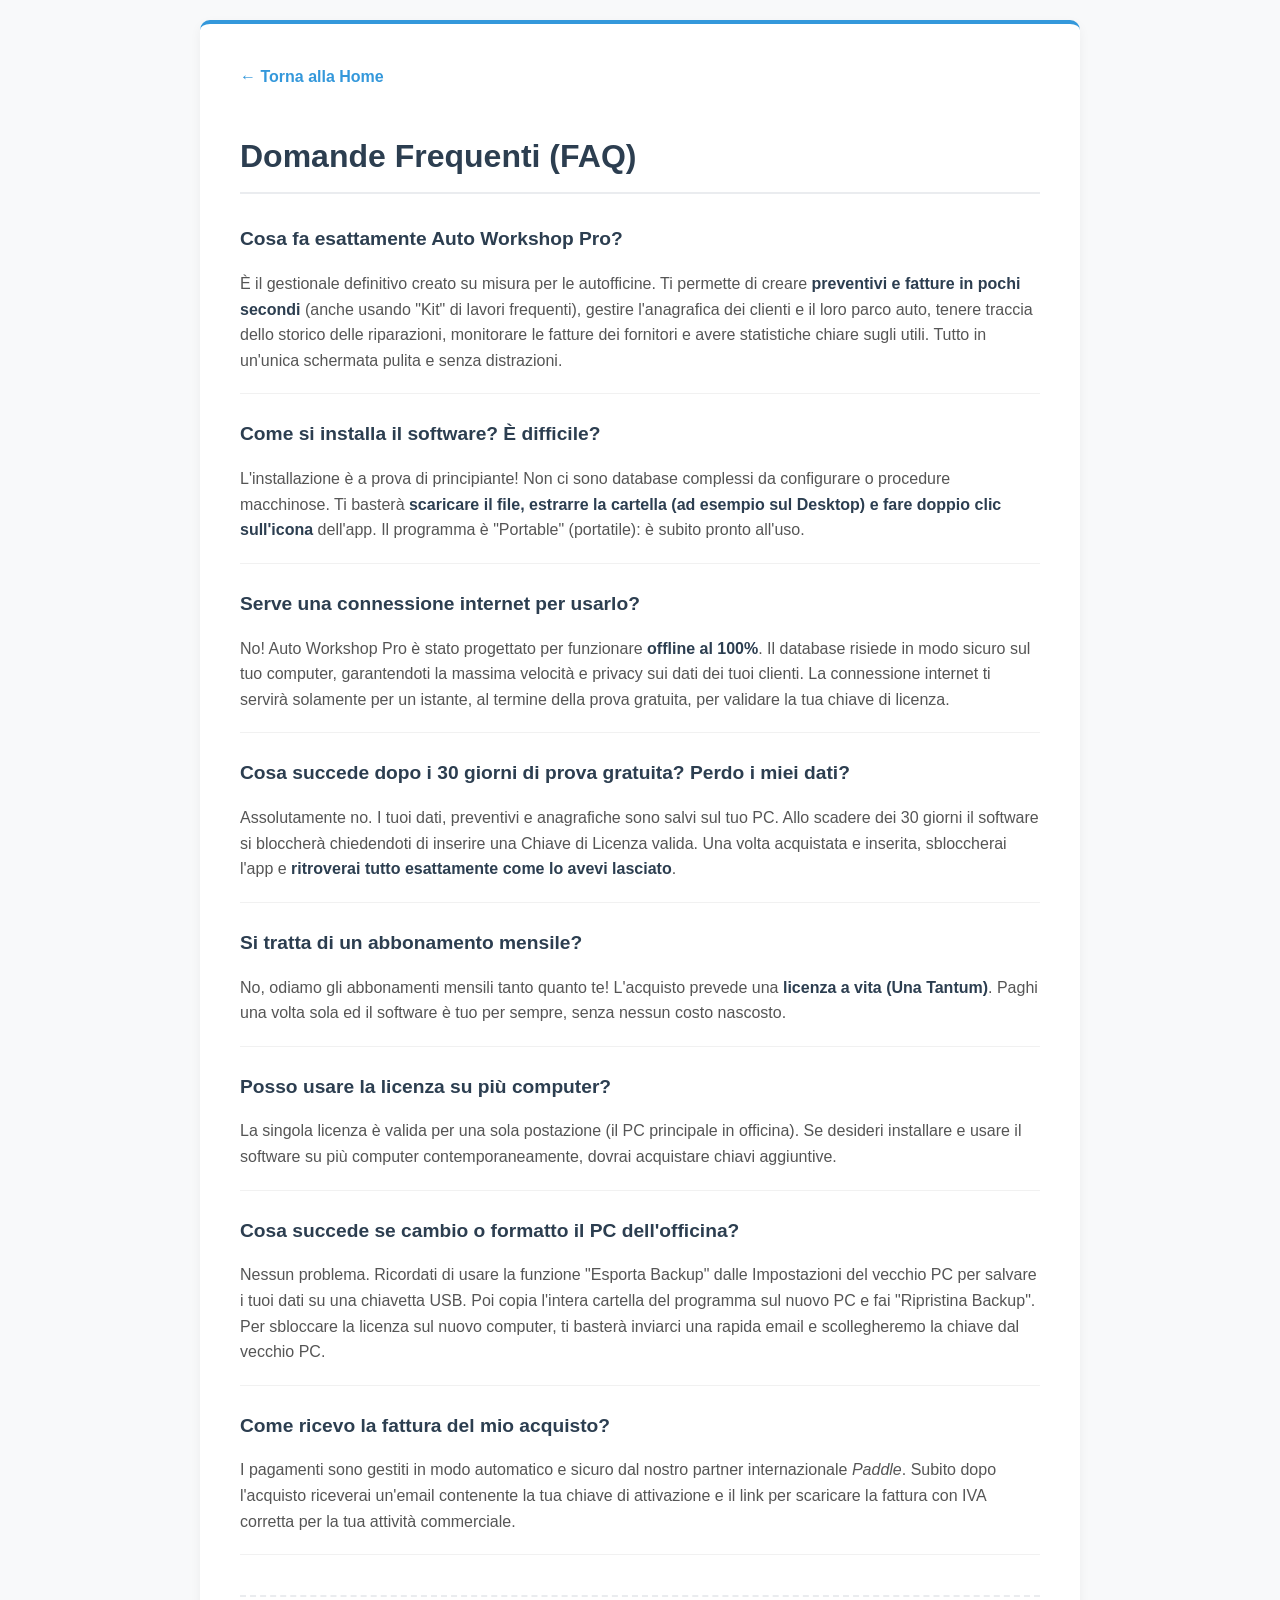
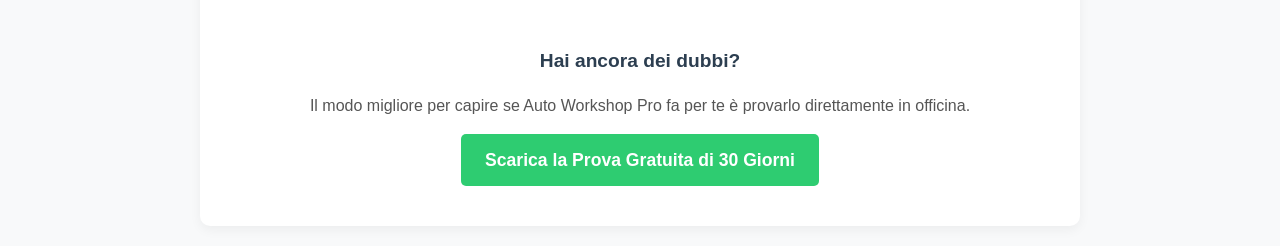
==== faq.html @ 2eeefd0a "Update faq.html" ====
<!DOCTYPE html>
<html lang="it">
<head>
    <meta charset="UTF-8">
    <meta name="viewport" content="width=device-width, initial-scale=1.0">
    <title>FAQ | Auto Workshop Pro</title>
    <style>
        body { font-family: -apple-system, BlinkMacSystemFont, "Segoe UI", Roboto, Helvetica, Arial, sans-serif; line-height: 1.6; background-color: #f8f9fa; color: #333; margin: 0; padding: 20px; }
        .container { max-width: 800px; margin: 0 auto; background-color: #fff; padding: 40px; border-radius: 10px; box-shadow: 0 4px 12px rgba(0,0,0,0.05); border-top: 4px solid #3498db; }
        h1 { color: #2c3e50; border-bottom: 2px solid #eaecef; padding-bottom: 10px; margin-bottom: 30px; }
        .faq-item { margin-bottom: 25px; border-bottom: 1px solid #f1f1f1; padding-bottom: 20px; }
        .faq-item:last-child { border-bottom: none; }
        h3 { color: #2c3e50; margin-bottom: 10px; font-size: 1.2rem; }
        p { color: #555; margin-bottom: 0; }
        a.back-link { display: inline-block; margin-bottom: 20px; color: #3498db; text-decoration: none; font-weight: bold; }
        a.back-link:hover { text-decoration: underline; }
        
        /* Stile per la Call to Action finale */
        .cta-section { margin-top: 40px; padding-top: 30px; border-top: 2px dashed #eaecef; text-align: center; }
        .cta-button { display: inline-block; background-color: #2ecc71; color: white; padding: 12px 24px; text-decoration: none; border-radius: 5px; font-weight: bold; font-size: 1.1rem; transition: background 0.3s; margin-top: 15px; }
        .cta-button:hover { background-color: #27ae60; }
        .highlight { font-weight: bold; color: #2c3e50; }
    </style>
</head>
<body>
    <div class="container">
        <a href="index.html" class="back-link">&larr; Torna alla Home</a>
        <h1>Domande Frequenti (FAQ)</h1>
        
        <div class="faq-item">
            <h3>Cosa fa esattamente Auto Workshop Pro?</h3>
            <p>È il gestionale definitivo creato su misura per le autofficine. Ti permette di creare <span class="highlight">preventivi e fatture in pochi secondi</span> (anche usando "Kit" di lavori frequenti), gestire l'anagrafica dei clienti e il loro parco auto, tenere traccia dello storico delle riparazioni, monitorare le fatture dei fornitori e avere statistiche chiare sugli utili. Tutto in un'unica schermata pulita e senza distrazioni.</p>
        </div>

        <div class="faq-item">
            <h3>Come si installa il software? È difficile?</h3>
            <p>L'installazione è a prova di principiante! Non ci sono database complessi da configurare o procedure macchinose. Ti basterà <span class="highlight">scaricare il file, estrarre la cartella (ad esempio sul Desktop) e fare doppio clic sull'icona</span> dell'app. Il programma è "Portable" (portatile): è subito pronto all'uso.</p>
        </div>

        <div class="faq-item">
            <h3>Serve una connessione internet per usarlo?</h3>
            <p>No! Auto Workshop Pro è stato progettato per funzionare <span class="highlight">offline al 100%</span>. Il database risiede in modo sicuro sul tuo computer, garantendoti la massima velocità e privacy sui dati dei tuoi clienti. La connessione internet ti servirà solamente per un istante, al termine della prova gratuita, per validare la tua chiave di licenza.</p>
        </div>

        <div class="faq-item">
            <h3>Cosa succede dopo i 30 giorni di prova gratuita? Perdo i miei dati?</h3>
            <p>Assolutamente no. I tuoi dati, preventivi e anagrafiche sono salvi sul tuo PC. Allo scadere dei 30 giorni il software si bloccherà chiedendoti di inserire una Chiave di Licenza valida. Una volta acquistata e inserita, sbloccherai l'app e <span class="highlight">ritroverai tutto esattamente come lo avevi lasciato</span>.</p>
        </div>

        <div class="faq-item">
            <h3>Si tratta di un abbonamento mensile?</h3>
            <p>No, odiamo gli abbonamenti mensili tanto quanto te! L'acquisto prevede una <span class="highlight">licenza a vita (Una Tantum)</span>. Paghi una volta sola ed il software è tuo per sempre, senza nessun costo nascosto.</p>
        </div>

        <div class="faq-item">
            <h3>Posso usare la licenza su più computer?</h3>
            <p>La singola licenza è valida per una sola postazione (il PC principale in officina). Se desideri installare e usare il software su più computer contemporaneamente, dovrai acquistare chiavi aggiuntive.</p>
        </div>

        <div class="faq-item">
            <h3>Cosa succede se cambio o formatto il PC dell'officina?</h3>
            <p>Nessun problema. Ricordati di usare la funzione "Esporta Backup" dalle Impostazioni del vecchio PC per salvare i tuoi dati su una chiavetta USB. Poi copia l'intera cartella del programma sul nuovo PC e fai "Ripristina Backup". Per sbloccare la licenza sul nuovo computer, ti basterà inviarci una rapida email e scollegheremo la chiave dal vecchio PC.</p>
        </div>

        <div class="faq-item">
            <h3>Come ricevo la fattura del mio acquisto?</h3>
            <p>I pagamenti sono gestiti in modo automatico e sicuro dal nostro partner internazionale <em>Paddle</em>. Subito dopo l'acquisto riceverai un'email contenente la tua chiave di attivazione e il link per scaricare la fattura con IVA corretta per la tua attività commerciale.</p>
        </div>

        <div class="cta-section">
            <h3>Hai ancora dei dubbi?</h3>
            <p>Il modo migliore per capire se Auto Workshop Pro fa per te è provarlo direttamente in officina.</p>
            <a href="index.html" class="cta-button">Scarica la Prova Gratuita di 30 Giorni</a>
        </div>

    </div>
</body>
</html>
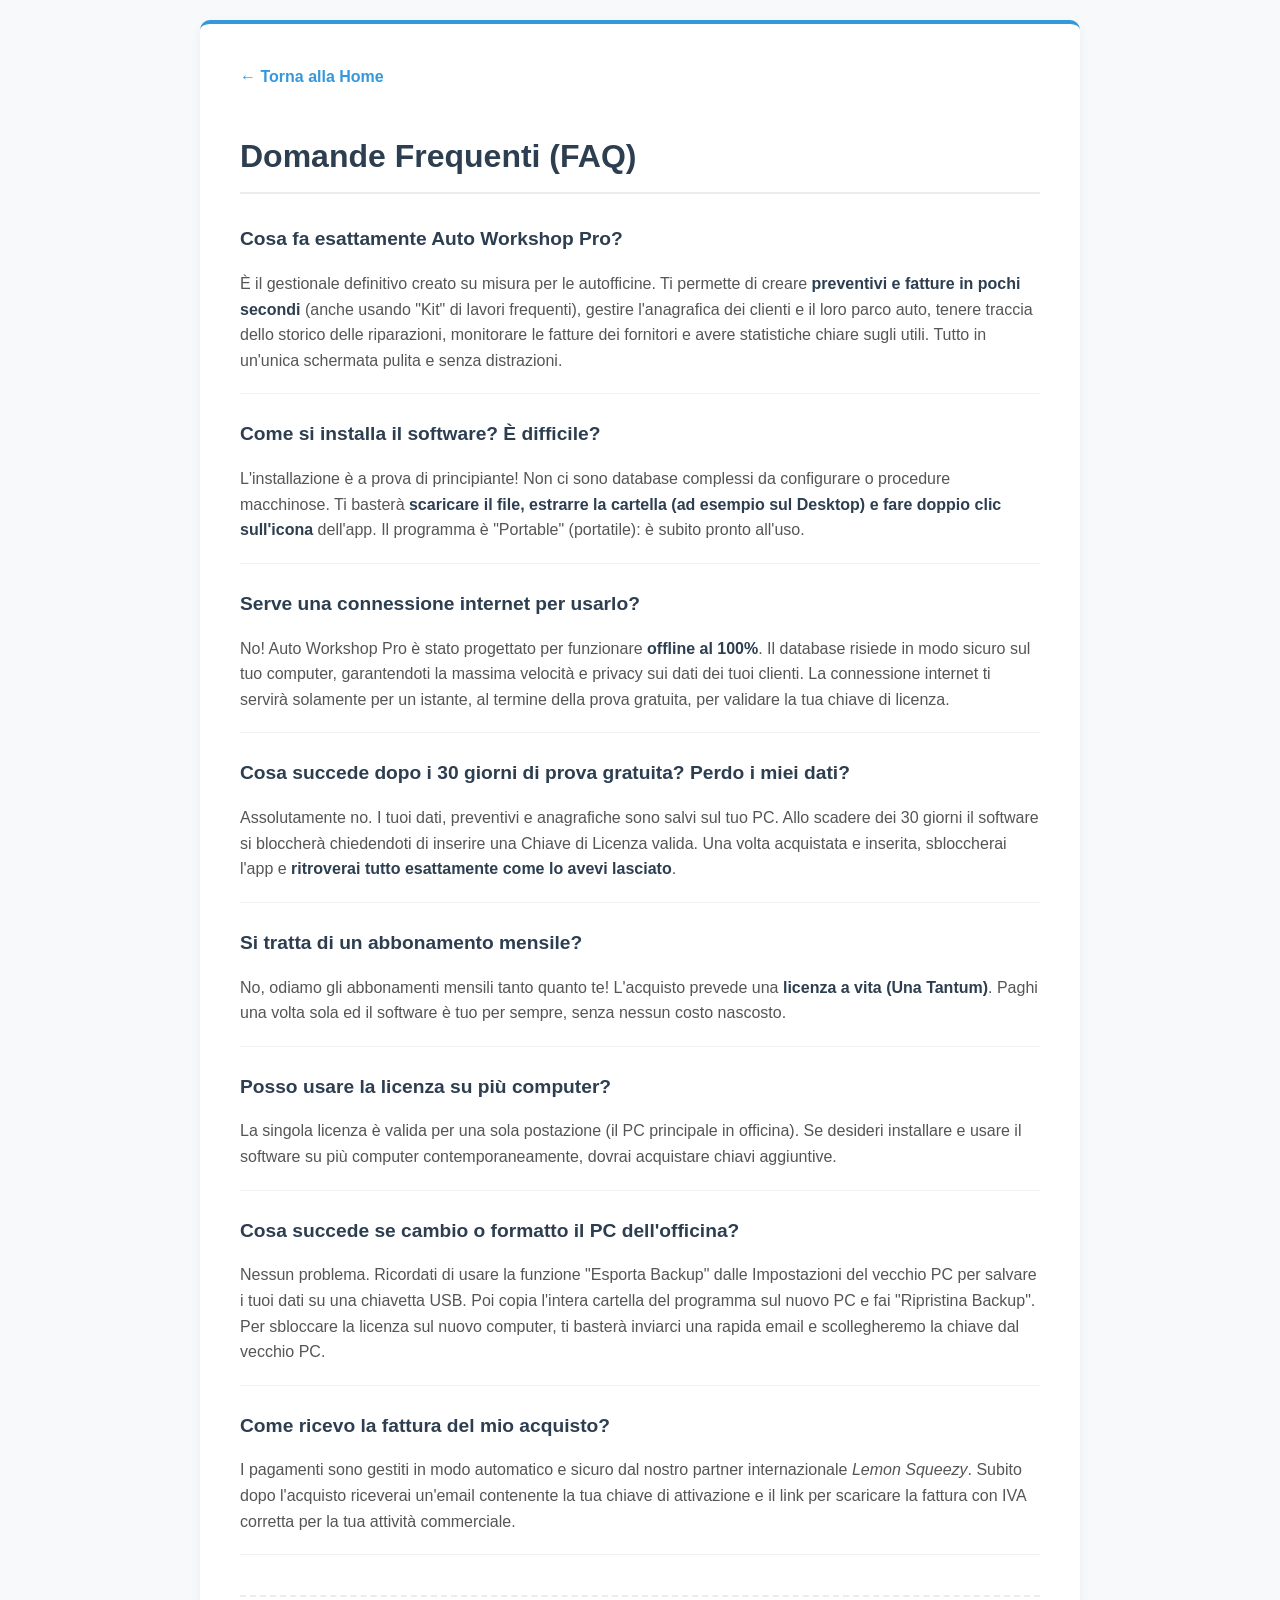
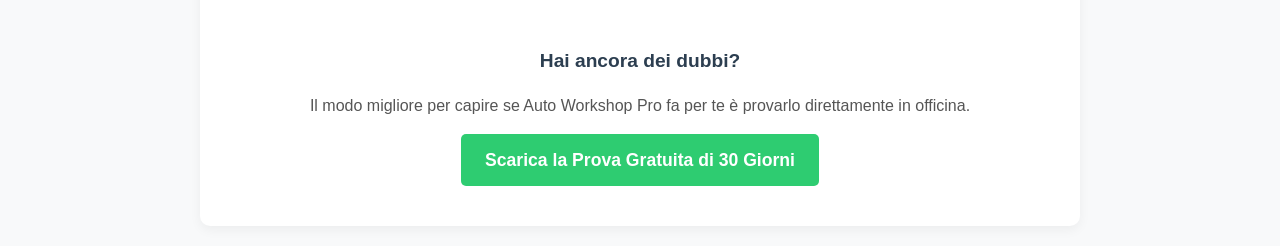
==== commit ad18fe6a: "Update faq.html" ====
--- a/faq.html
+++ b/faq.html
@@ -64,7 +64,7 @@
 
         <div class="faq-item">
             <h3>Come ricevo la fattura del mio acquisto?</h3>
-            <p>I pagamenti sono gestiti in modo automatico e sicuro dal nostro partner internazionale <em>Paddle</em>. Subito dopo l'acquisto riceverai un'email contenente la tua chiave di attivazione e il link per scaricare la fattura con IVA corretta per la tua attività commerciale.</p>
+            <p>I pagamenti sono gestiti in modo automatico e sicuro dal nostro partner internazionale <em>Lemon Squeezy</em>. Subito dopo l'acquisto riceverai un'email contenente la tua chiave di attivazione e il link per scaricare la fattura con IVA corretta per la tua attività commerciale.</p>
         </div>
 
         <div class="cta-section">
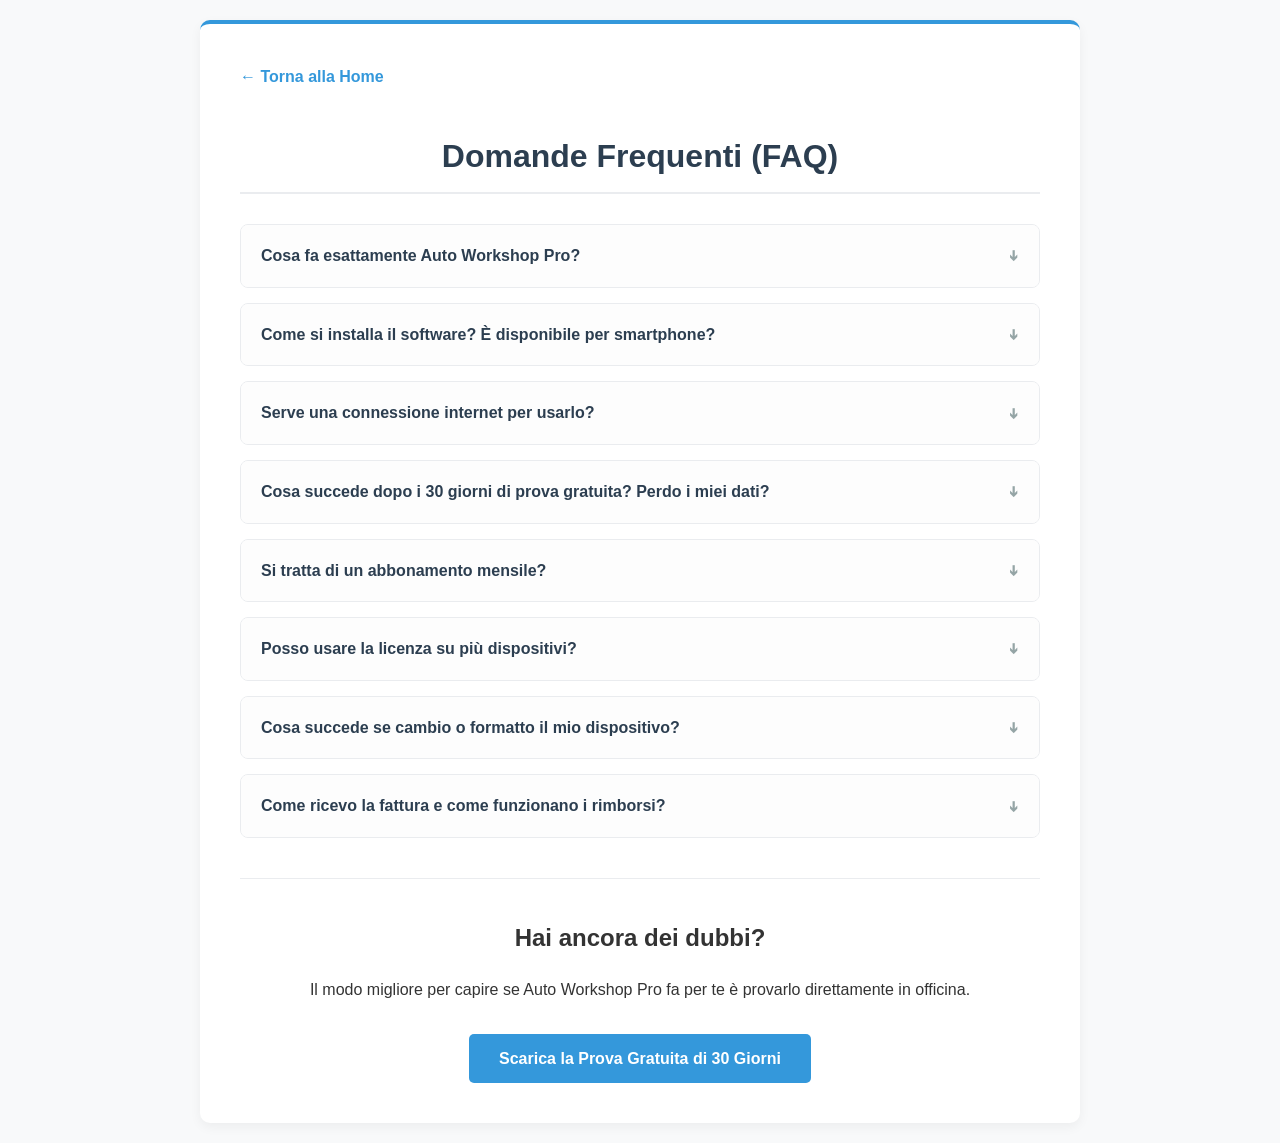
==== commit 50515874: "Update FAQ page title and styling" ====
--- a/faq.html
+++ b/faq.html
@@ -3,76 +3,119 @@
 <head>
     <meta charset="UTF-8">
     <meta name="viewport" content="width=device-width, initial-scale=1.0">
-    <title>FAQ | Auto Workshop Pro</title>
+    <title>Domande Frequenti | Auto Workshop Pro</title>
     <style>
         body { font-family: -apple-system, BlinkMacSystemFont, "Segoe UI", Roboto, Helvetica, Arial, sans-serif; line-height: 1.6; background-color: #f8f9fa; color: #333; margin: 0; padding: 20px; }
         .container { max-width: 800px; margin: 0 auto; background-color: #fff; padding: 40px; border-radius: 10px; box-shadow: 0 4px 12px rgba(0,0,0,0.05); border-top: 4px solid #3498db; }
-        h1 { color: #2c3e50; border-bottom: 2px solid #eaecef; padding-bottom: 10px; margin-bottom: 30px; }
-        .faq-item { margin-bottom: 25px; border-bottom: 1px solid #f1f1f1; padding-bottom: 20px; }
-        .faq-item:last-child { border-bottom: none; }
-        h3 { color: #2c3e50; margin-bottom: 10px; font-size: 1.2rem; }
-        p { color: #555; margin-bottom: 0; }
+        h1 { color: #2c3e50; border-bottom: 2px solid #eaecef; padding-bottom: 10px; margin-bottom: 30px; text-align: center; }
+        .faq-item { margin-bottom: 15px; border: 1px solid #eaecef; border-radius: 8px; overflow: hidden; background-color: #fff; }
+        .faq-question { background-color: #fdfdfd; padding: 18px 20px; cursor: pointer; font-weight: bold; color: #2c3e50; display: flex; justify-content: space-between; align-items: center; user-select: none; }
+        .faq-question:hover { background-color: #f5f7fa; }
+        .faq-answer { padding: 0 20px; max-height: 0; overflow: hidden; transition: max-height 0.3s ease-out, padding 0.3s ease-out; background-color: #fafbfc; color: #555; border-top: 0 solid #eaecef; }
+        .faq-item.active .faq-answer { padding: 20px; max-height: 500px; border-top: 1px solid #eaecef; }
+        .faq-question::after { content: '➔'; display: inline-block; transform: rotate(90deg); transition: transform 0.3s ease; color: #95a5a6; font-size: 0.9rem; }
+        .faq-item.active .faq-question::after { transform: rotate(-90deg); color: #3498db; }
+        .cta-section { text-align: center; margin-top: 40px; padding-top: 20px; border-top: 1px solid #eaecef; }
+        .btn-download { display: inline-block; background-color: #3498db; color: white; padding: 12px 30px; text-decoration: none; font-weight: bold; border-radius: 5px; transition: background-color 0.2s; margin-top: 15px; }
+        .btn-download:hover { background-color: #2980b9; }
         a.back-link { display: inline-block; margin-bottom: 20px; color: #3498db; text-decoration: none; font-weight: bold; }
         a.back-link:hover { text-decoration: underline; }
-        
-        /* Stile per la Call to Action finale */
-        .cta-section { margin-top: 40px; padding-top: 30px; border-top: 2px dashed #eaecef; text-align: center; }
-        .cta-button { display: inline-block; background-color: #2ecc71; color: white; padding: 12px 24px; text-decoration: none; border-radius: 5px; font-weight: bold; font-size: 1.1rem; transition: background 0.3s; margin-top: 15px; }
-        .cta-button:hover { background-color: #27ae60; }
-        .highlight { font-weight: bold; color: #2c3e50; }
     </style>
 </head>
 <body>
     <div class="container">
         <a href="index.html" class="back-link">&larr; Torna alla Home</a>
         <h1>Domande Frequenti (FAQ)</h1>
-        
+
         <div class="faq-item">
-            <h3>Cosa fa esattamente Auto Workshop Pro?</h3>
-            <p>È il gestionale definitivo creato su misura per le autofficine. Ti permette di creare <span class="highlight">preventivi e fatture in pochi secondi</span> (anche usando "Kit" di lavori frequenti), gestire l'anagrafica dei clienti e il loro parco auto, tenere traccia dello storico delle riparazioni, monitorare le fatture dei fornitori e avere statistiche chiare sugli utili. Tutto in un'unica schermata pulita e senza distrazioni.</p>
+            <div class="faq-question">Cosa fa esattamente Auto Workshop Pro?</div>
+            <div class="faq-answer">
+                È il gestionale definitivo creato su misura per le autofficine, ora disponibile sia per computer <strong>Desktop</strong> che per <strong>Tablet</strong>. Ti permette di creare preventivi e fatture in pochi secondi (anche usando i "Kit" di lavori frequenti), gestire l'anagrafica dei clienti e il loro parco auto, tenere traccia dello storico delle riparazioni, monitorare le fatture dei fornitori e avere statistiche chiare sugli utili. Tutto in un'interfaccia pulita, rapida e senza distrazioni.
+            </div>
         </div>
 
         <div class="faq-item">
-            <h3>Come si installa il software? È difficile?</h3>
-            <p>L'installazione è a prova di principiante! Non ci sono database complessi da configurare o procedure macchinose. Ti basterà <span class="highlight">scaricare il file, estrarre la cartella (ad esempio sul Desktop) e fare doppio clic sull'icona</span> dell'app. Il programma è "Portable" (portatile): è subito pronto all'uso.</p>
+            <div class="faq-question">Come si installa il software? È disponibile per smartphone?</div>
+            <div class="faq-answer">
+                <p><strong>Su PC (Windows/Linux):</strong> L'installatione è a prova di principiante! Il programma è "Portable" (portatile): ti basterà scaricare il file, estrarre la cartella ed è subito pronto all'uso, senza database complessi da configurare.</p>
+                <p><strong>Su Tablet (Android):</strong> Puoi scaricarlo direttamente dal Google Play Store tramite il link di invito riservato ai tester.</p>
+                <p><em>Nota tecnica:</em> Per garantire la massima leggibilità dell'interfaccia grafica e la comodità d'uso tra i ponti dell'officina, il software è ottimizzato <strong>esclusivamente per Tablet (da 7 pollici in su, larghezza minima 600dp)</strong> e computer. Non è supportato su smartphone.</p>
+            </div>
         </div>
 
         <div class="faq-item">
-            <h3>Serve una connessione internet per usarlo?</h3>
-            <p>No! Auto Workshop Pro è stato progettato per funzionare <span class="highlight">offline al 100%</span>. Il database risiede in modo sicuro sul tuo computer, garantendoti la massima velocità e privacy sui dati dei tuoi clienti. La connessione internet ti servirà solamente per un istante, al termine della prova gratuita, per validare la tua chiave di licenza.</p>
+            <div class="faq-question">Serve una connessione internet per usarlo?</div>
+            <div class="faq-answer">
+                No! Auto Workshop Pro è un'applicazione progettata per funzionare offline. Il database risiede esclusivamente in locale sul tuo dispositivo, garantendoti la massima velocità di esecuzione e la privacy assoluta sui dati sensibili dei tuoi clienti. La connessione internet è richiesta unicamente per un istante, al momento dell'avvio, per la convalida iniziale e periodica della licenza tramite i sistemi sicuri di Google Play o Lemon Squeezy.
+            </div>
         </div>
 
         <div class="faq-item">
-            <h3>Cosa succede dopo i 30 giorni di prova gratuita? Perdo i miei dati?</h3>
-            <p>Assolutamente no. I tuoi dati, preventivi e anagrafiche sono salvi sul tuo PC. Allo scadere dei 30 giorni il software si bloccherà chiedendoti di inserire una Chiave di Licenza valida. Una volta acquistata e inserita, sbloccherai l'app e <span class="highlight">ritroverai tutto esattamente come lo avevi lasciato</span>.</p>
+            <div class="faq-question">Cosa succede dopo i 30 giorni di prova gratuita? Perdo i miei dati?</div>
+            <div class="faq-answer">
+                Assolutamente no. Tutti i dati, i preventivi e le anagrafiche inserite rimangono al sicuro sul tuo dispositivo fisico. Allo scadere dei 30 giorni il software si bloccherà chiedendoti di attivare una licenza valida per continuare a inserire dati ed esportare documenti. Una volta sbloccato, ritroverai tutto esattamente come lo avevi lasciato.<br><br>
+                <em>Nota:</em> Le funzioni di Esportazione e Ripristino dei Backup sono accessibili solo dopo l'acquisto della licenza Premium per garantire l'integrità dell'applicazione.
+            </div>
         </div>
 
         <div class="faq-item">
-            <h3>Si tratta di un abbonamento mensile?</h3>
-            <p>No, odiamo gli abbonamenti mensili tanto quanto te! L'acquisto prevede una <span class="highlight">licenza a vita (Una Tantum)</span>. Paghi una volta sola ed il software è tuo per sempre, senza nessun costo nascosto.</p>
+            <div class="faq-question">Si tratta di un abbonamento mensile?</div>
+            <div class="faq-answer">
+                No, odiamo gli abbonamenti mensili tanto quanto te! L'acquisto prevede una licenza d'uso a vita (Una Tantum). Paghi una volta sola ed il software è tuo per sempre, senza costi ricorrenti o canoni nascosti.
+            </div>
         </div>
 
         <div class="faq-item">
-            <h3>Posso usare la licenza su più computer?</h3>
-            <p>La singola licenza è valida per una sola postazione (il PC principale in officina). Se desideri installare e usare il software su più computer contemporaneamente, dovrai acquistare chiavi aggiuntive.</p>
+            <div class="faq-question">Posso usare la licenza su più dispositivi?</div>
+            <div class="faq-answer">
+                Le condizioni d'uso variano in base alla piattaforma utilizzata:
+                <ul>
+                    <li><strong>Versione Desktop (PC):</strong> La licenza è strettamente legata all'hardware ed è valida per una (1) singola postazione PC aziendale.</li>
+                    <li><strong>Versione Tablet (Android):</strong> La licenza è associata al tuo Account Google (Gmail), permettendoti di installarla e utilizzarla sui dispositivi touch associati a quell'account, in conformità con le regole standard del Google Play Store.</li>
+                </ul>
+            </div>
         </div>
 
         <div class="faq-item">
-            <h3>Cosa succede se cambio o formatto il PC dell'officina?</h3>
-            <p>Nessun problema. Ricordati di usare la funzione "Esporta Backup" dalle Impostazioni del vecchio PC per salvare i tuoi dati su una chiavetta USB. Poi copia l'intera cartella del programma sul nuovo PC e fai "Ripristina Backup". Per sbloccare la licenza sul nuovo computer, ti basterà inviarci una rapida email e scollegheremo la chiave dal vecchio PC.</p>
+            <div class="faq-question">Cosa succede se cambio o formatto il mio dispositivo?</div>
+            <div class="faq-answer">
+                <ul>
+                    <li><strong>Su PC:</strong> Con la licenza attiva, ti basterà usare la funzione "Esporta Backup" su una chiavetta USB, installare il programma sul nuovo computer e fare "Ripristina Backup". Inviaci una rapida email per chiederci di scollegare la chiave dal vecchio PC e associarla al nuovo.</li>
+                    <li><strong>Su Tablet:</strong> È ancora più semplice. Essendo la licenza legata al tuo account Gmail, se cambi tablet ti basterà accedere con la stessa email sul Play Store per riscaricare l'app in modalità Premium senza alcuna procedura manuale.</li>
+                </ul>
+            </div>
         </div>
 
         <div class="faq-item">
-            <h3>Come ricevo la fattura del mio acquisto?</h3>
-            <p>I pagamenti sono gestiti in modo automatico e sicuro dal nostro partner internazionale <em>Lemon Squeezy</em>. Subito dopo l'acquisto riceverai un'email contenente la tua chiave di attivazione e il link per scaricare la fattura con IVA corretta per la tua attività commerciale.</p>
+            <div class="faq-question">Come ricevo la fattura e come funzionano i rimborsi?</div>
+            <div class="faq-answer">
+                I pagamenti sono gestiti dai leader mondiali della sicurezza transazionale:
+                <ul>
+                    <li><strong>Su PC (Lemon Squeezy):</strong> Ricevi la fattura subito dopo l'acquisto via email. Offriamo una garanzia di rimborso di 14 giorni se il software non soddisfa le tue aspettative.</li>
+                    <li><strong>Su Tablet (Google Play):</strong> L'acquisto è gestito da Google, e puoi richiedere il rimborso direttamente dal tuo account Play Store entro la finestra standard di 48 ore dall'acquisto.</li>
+                </ul>
+            </div>
         </div>
 
         <div class="cta-section">
-            <h3>Hai ancora dei dubbi?</h3>
+            <h2>Hai ancora dei dubbi?</h2>
             <p>Il modo migliore per capire se Auto Workshop Pro fa per te è provarlo direttamente in officina.</p>
-            <a href="index.html" class="cta-button">Scarica la Prova Gratuita di 30 Giorni</a>
+            <a href="index.html" class="btn-download">Scarica la Prova Gratuita di 30 Giorni</a>
         </div>
+    </div>
 
-    </div>
+    <script>
+        document.querySelectorAll('.faq-question').forEach(item => {
+            item.addEventListener('click', () => {
+                const parent = item.parentElement;
+                if (parent.classList.contains('active')) {
+                    parent.classList.remove('active');
+                } else {
+                    document.querySelectorAll('.faq-item').forEach(child => child.classList.remove('active'));
+                    parent.classList.add('active');
+                }
+            });
+        });
+    </script>
 </body>
 </html>
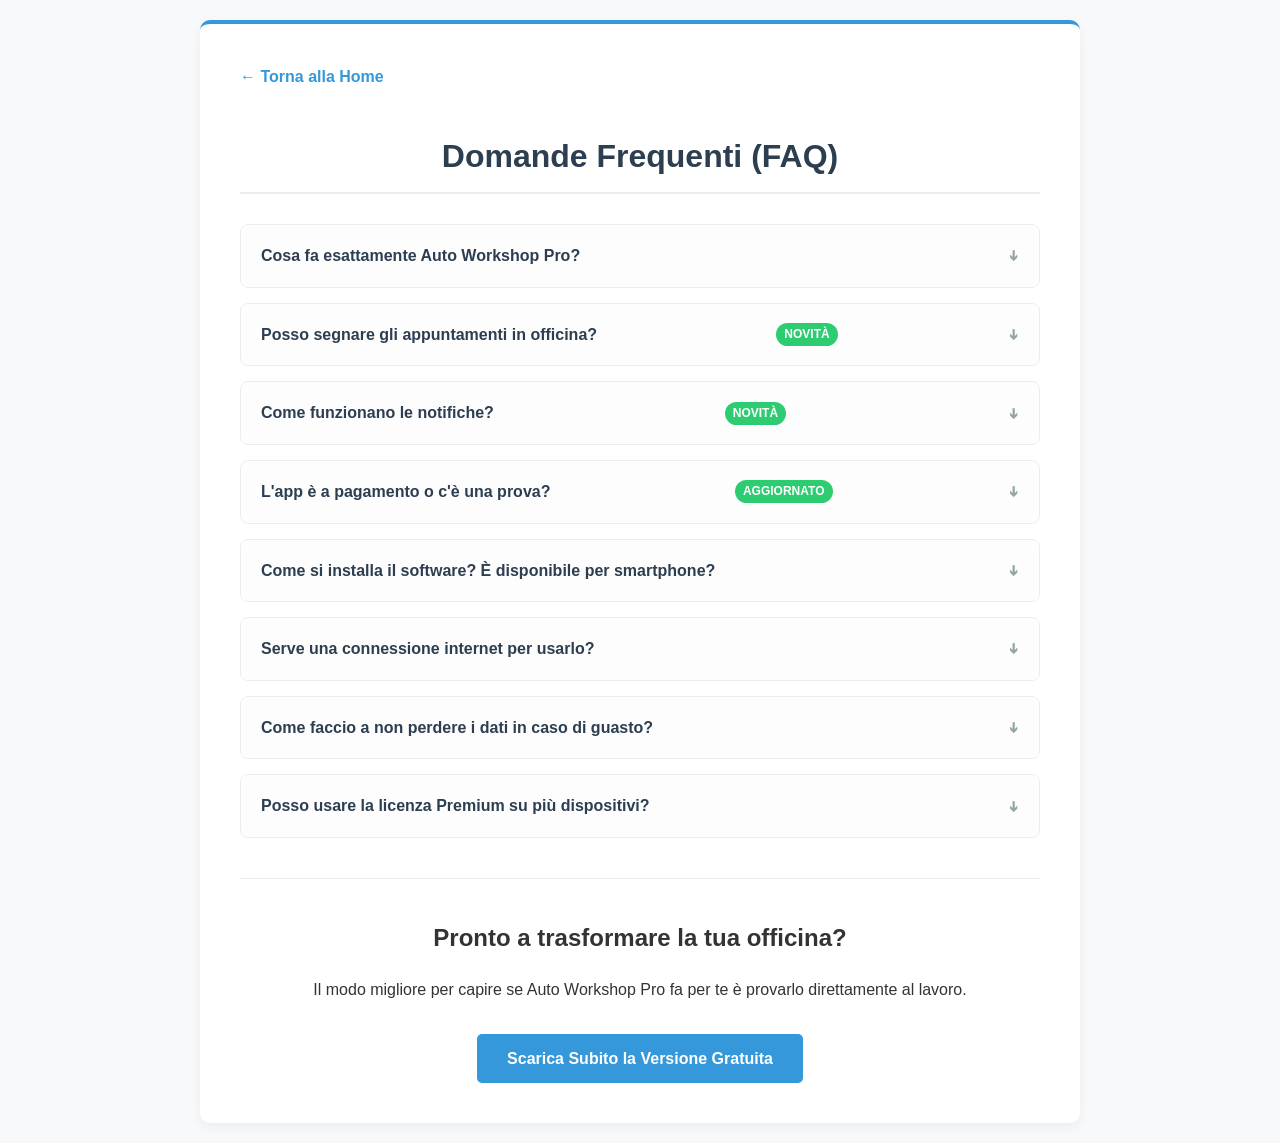
==== commit 4a087c00: "Update FAQ content and styles for better usability" ====
--- a/faq.html
+++ b/faq.html
@@ -12,9 +12,10 @@
         .faq-question { background-color: #fdfdfd; padding: 18px 20px; cursor: pointer; font-weight: bold; color: #2c3e50; display: flex; justify-content: space-between; align-items: center; user-select: none; }
         .faq-question:hover { background-color: #f5f7fa; }
         .faq-answer { padding: 0 20px; max-height: 0; overflow: hidden; transition: max-height 0.3s ease-out, padding 0.3s ease-out; background-color: #fafbfc; color: #555; border-top: 0 solid #eaecef; }
-        .faq-item.active .faq-answer { padding: 20px; max-height: 500px; border-top: 1px solid #eaecef; }
+        .faq-item.active .faq-answer { padding: 20px; max-height: 800px; border-top: 1px solid #eaecef; } /* Aumentato max-height per risposte lunghe */
         .faq-question::after { content: '➔'; display: inline-block; transform: rotate(90deg); transition: transform 0.3s ease; color: #95a5a6; font-size: 0.9rem; }
         .faq-item.active .faq-question::after { transform: rotate(-90deg); color: #3498db; }
+        .badge-new { background-color: #2ecc71; color: white; padding: 2px 8px; border-radius: 12px; font-size: 0.75rem; margin-left: 10px; vertical-align: middle; }
         .cta-section { text-align: center; margin-top: 40px; padding-top: 20px; border-top: 1px solid #eaecef; }
         .btn-download { display: inline-block; background-color: #3498db; color: white; padding: 12px 30px; text-decoration: none; font-weight: bold; border-radius: 5px; transition: background-color 0.2s; margin-top: 15px; }
         .btn-download:hover { background-color: #2980b9; }
@@ -30,77 +31,73 @@
         <div class="faq-item">
             <div class="faq-question">Cosa fa esattamente Auto Workshop Pro?</div>
             <div class="faq-answer">
-                È il gestionale definitivo creato su misura per le autofficine, ora disponibile sia per computer <strong>Desktop</strong> che per <strong>Tablet</strong>. Ti permette di creare preventivi e fatture in pochi secondi (anche usando i "Kit" di lavori frequenti), gestire l'anagrafica dei clienti e il loro parco auto, tenere traccia dello storico delle riparazioni, monitorare le fatture dei fornitori e avere statistiche chiare sugli utili. Tutto in un'interfaccia pulita, rapida e senza distrazioni.
+                È il gestionale definitivo creato su misura per le autofficine, ora disponibile sia per computer <strong>Desktop</strong> che per <strong>Tablet</strong>. Ti permette di creare preventivi e fatture in pochi secondi, gestire l'anagrafica dei clienti e il loro parco auto, segnare gli appuntamenti sul calendario, tenere traccia dello storico delle riparazioni, monitorare le fatture dei fornitori e avere statistiche chiare sugli utili. Tutto in un'interfaccia pulita, rapida e senza distrazioni.
+            </div>
+        </div>
+
+        <div class="faq-item">
+            <div class="faq-question">Posso segnare gli appuntamenti in officina? <span class="badge-new">NOVITÀ</span></div>
+            <div class="faq-answer">
+                Certamente! Abbiamo introdotto un <strong>Calendario integrato</strong>. Ora puoi aggiungere gli appuntamenti dei tuoi clienti, pianificare i lavori in ingresso e tenere la tua agenda sempre sotto controllo direttamente dall'app.
+            </div>
+        </div>
+
+        <div class="faq-item">
+            <div class="faq-question">Come funzionano le notifiche? <span class="badge-new">NOVITÀ</span></div>
+            <div class="faq-answer">
+                La tua Dashboard principale è ora dotata di un centro notifiche intelligente. Ti avviserà tempestivamente per eventi importanti e ti segnalerà subito quando è disponibile un nuovo aggiornamento del software, così sarai sempre al passo con le ultime novità.
+            </div>
+        </div>
+
+        <div class="faq-item">
+            <div class="faq-question">L'app è a pagamento o c'è una prova? <span class="badge-new">AGGIORNATO</span></div>
+            <div class="faq-answer">
+                Auto Workshop Pro non scade mai! Offriamo una <strong>versione Base (Freemium) gratuita per sempre</strong>, che ti permette di effettuare fino a 15 preventivi al mese ed eseguire backup manuali.<br><br>
+                Se desideri eliminare il limite mensile e sbloccare funzioni esclusive (come i preventivi illimitati e il Backup Automatico su Google Drive), puoi passare alla <strong>versione Premium con un SINGOLO pagamento a vita</strong>. Nessun abbonamento mensile o costo nascosto!
             </div>
         </div>
 
         <div class="faq-item">
             <div class="faq-question">Come si installa il software? È disponibile per smartphone?</div>
             <div class="faq-answer">
-                <p><strong>Su PC (Windows/Linux):</strong> L'installatione è a prova di principiante! Il programma è "Portable" (portatile): ti basterà scaricare il file, estrarre la cartella ed è subito pronto all'uso, senza database complessi da configurare.</p>
-                <p><strong>Su Tablet (Android):</strong> Puoi scaricarlo direttamente dal Google Play Store tramite il link di invito riservato ai tester.</p>
-                <p><em>Nota tecnica:</em> Per garantire la massima leggibilità dell'interfaccia grafica e la comodità d'uso tra i ponti dell'officina, il software è ottimizzato <strong>esclusivamente per Tablet (da 7 pollici in su, larghezza minima 600dp)</strong> e computer. Non è supportato su smartphone.</p>
+                <p><strong>Su PC (Windows/Linux):</strong> L'installazione è a prova di principiante! Il programma è "Portable": ti basterà scaricare il file, estrarre la cartella ed è subito pronto all'uso, senza database complessi da configurare.</p>
+                <p><strong>Su Tablet (Android):</strong> Puoi scaricarlo direttamente dal Google Play Store.</p>
+                <p><em>Nota tecnica:</em> Per garantire la massima leggibilità dell'interfaccia grafica e la comodità d'uso tra i ponti dell'officina, il software è ottimizzato <strong>esclusivamente per Tablet (da 7 pollici in su)</strong> e computer. Non è supportato su smartphone.</p>
             </div>
         </div>
 
         <div class="faq-item">
             <div class="faq-question">Serve una connessione internet per usarlo?</div>
             <div class="faq-answer">
-                No! Auto Workshop Pro è un'applicazione progettata per funzionare offline. Il database risiede esclusivamente in locale sul tuo dispositivo, garantendoti la massima velocità di esecuzione e la privacy assoluta sui dati sensibili dei tuoi clienti. La connessione internet è richiesta unicamente per un istante, al momento dell'avvio, per la convalida iniziale e periodica della licenza tramite i sistemi sicuri di Google Play o Lemon Squeezy.
+                No! Auto Workshop Pro funziona in locale. Il database risiede sul tuo dispositivo, garantendoti velocità estrema e privacy assoluta sui dati dei clienti. La connessione internet è richiesta unicamente per il <strong>Backup Automatico su Google Drive</strong> (nella versione Premium) e per la verifica periodica della licenza.
             </div>
         </div>
 
         <div class="faq-item">
-            <div class="faq-question">Cosa succede dopo i 30 giorni di prova gratuita? Perdo i miei dati?</div>
+            <div class="faq-question">Come faccio a non perdere i dati in caso di guasto?</div>
             <div class="faq-answer">
-                Assolutamente no. Tutti i dati, i preventivi e le anagrafiche inserite rimangono al sicuro sul tuo dispositivo fisico. Allo scadere dei 30 giorni il software si bloccherà chiedendoti di attivare una licenza valida per continuare a inserire dati ed esportare documenti. Una volta sbloccato, ritroverai tutto esattamente come lo avevi lasciato.<br><br>
-                <em>Nota:</em> Le funzioni di Esportazione e Ripristino dei Backup sono accessibili solo dopo l'acquisto della licenza Premium per garantire l'integrità dell'applicazione.
-            </div>
-        </div>
-
-        <div class="faq-item">
-            <div class="faq-question">Si tratta di un abbonamento mensile?</div>
-            <div class="faq-answer">
-                No, odiamo gli abbonamenti mensili tanto quanto te! L'acquisto prevede una licenza d'uso a vita (Una Tantum). Paghi una volta sola ed il software è tuo per sempre, senza costi ricorrenti o canoni nascosti.
-            </div>
-        </div>
-
-        <div class="faq-item">
-            <div class="faq-question">Posso usare la licenza su più dispositivi?</div>
-            <div class="faq-answer">
-                Le condizioni d'uso variano in base alla piattaforma utilizzata:
                 <ul>
-                    <li><strong>Versione Desktop (PC):</strong> La licenza è strettamente legata all'hardware ed è valida per una (1) singola postazione PC aziendale.</li>
-                    <li><strong>Versione Tablet (Android):</strong> La licenza è associata al tuo Account Google (Gmail), permettendoti di installarla e utilizzarla sui dispositivi touch associati a quell'account, in conformità con le regole standard del Google Play Store.</li>
+                    <li><strong>Nella versione Base (Gratuita):</strong> Puoi usare la funzione "Esporta Backup" per salvare manualmente i tuoi dati su una chiavetta USB e ripristinarli quando vuoi in totale autonomia.</li>
+                    <li><strong>Nella versione Premium:</strong> L'app effettua automaticamente un <strong>Backup sul tuo Google Drive personale ogni 8 ore. Il sistema è intelligente e conserva sempre in memoria gli ultimi 5 salvataggi</strong>. In caso di guasto del PC o del Tablet, ti basterà installare l'app sul nuovo dispositivo e cliccare su "Ripristina da Google Drive" per riavere tutto indietro istantaneamente!</li>
                 </ul>
             </div>
         </div>
 
         <div class="faq-item">
-            <div class="faq-question">Cosa succede se cambio o formatto il mio dispositivo?</div>
+            <div class="faq-question">Posso usare la licenza Premium su più dispositivi?</div>
             <div class="faq-answer">
+                Le condizioni d'uso variano in base alla piattaforma utilizzata:
                 <ul>
-                    <li><strong>Su PC:</strong> Con la licenza attiva, ti basterà usare la funzione "Esporta Backup" su una chiavetta USB, installare il programma sul nuovo computer e fare "Ripristina Backup". Inviaci una rapida email per chiederci di scollegare la chiave dal vecchio PC e associarla al nuovo.</li>
-                    <li><strong>Su Tablet:</strong> È ancora più semplice. Essendo la licenza legata al tuo account Gmail, se cambi tablet ti basterà accedere con la stessa email sul Play Store per riscaricare l'app in modalità Premium senza alcuna procedura manuale.</li>
-                </ul>
-            </div>
-        </div>
-
-        <div class="faq-item">
-            <div class="faq-question">Come ricevo la fattura e come funzionano i rimborsi?</div>
-            <div class="faq-answer">
-                I pagamenti sono gestiti dai leader mondiali della sicurezza transazionale:
-                <ul>
-                    <li><strong>Su PC (Lemon Squeezy):</strong> Ricevi la fattura subito dopo l'acquisto via email. Offriamo una garanzia di rimborso di 14 giorni se il software non soddisfa le tue aspettative.</li>
-                    <li><strong>Su Tablet (Google Play):</strong> L'acquisto è gestito da Google, e puoi richiedere il rimborso direttamente dal tuo account Play Store entro la finestra standard di 48 ore dall'acquisto.</li>
+                    <li><strong>Versione Desktop (PC):</strong> La licenza è strettamente legata all'hardware ed è valida per una (1) singola postazione PC aziendale.</li>
+                    <li><strong>Versione Tablet (Android):</strong> La licenza è associata al tuo Account Google (Gmail), permettendoti di utilizzarla sui dispositivi touch associati a quell'account, in conformità con le regole del Google Play Store.</li>
                 </ul>
             </div>
         </div>
 
         <div class="cta-section">
-            <h2>Hai ancora dei dubbi?</h2>
-            <p>Il modo migliore per capire se Auto Workshop Pro fa per te è provarlo direttamente in officina.</p>
-            <a href="index.html" class="btn-download">Scarica la Prova Gratuita di 30 Giorni</a>
+            <h2>Pronto a trasformare la tua officina?</h2>
+            <p>Il modo migliore per capire se Auto Workshop Pro fa per te è provarlo direttamente al lavoro.</p>
+            <a href="index.html" class="btn-download">Scarica Subito la Versione Gratuita</a>
         </div>
     </div>
 
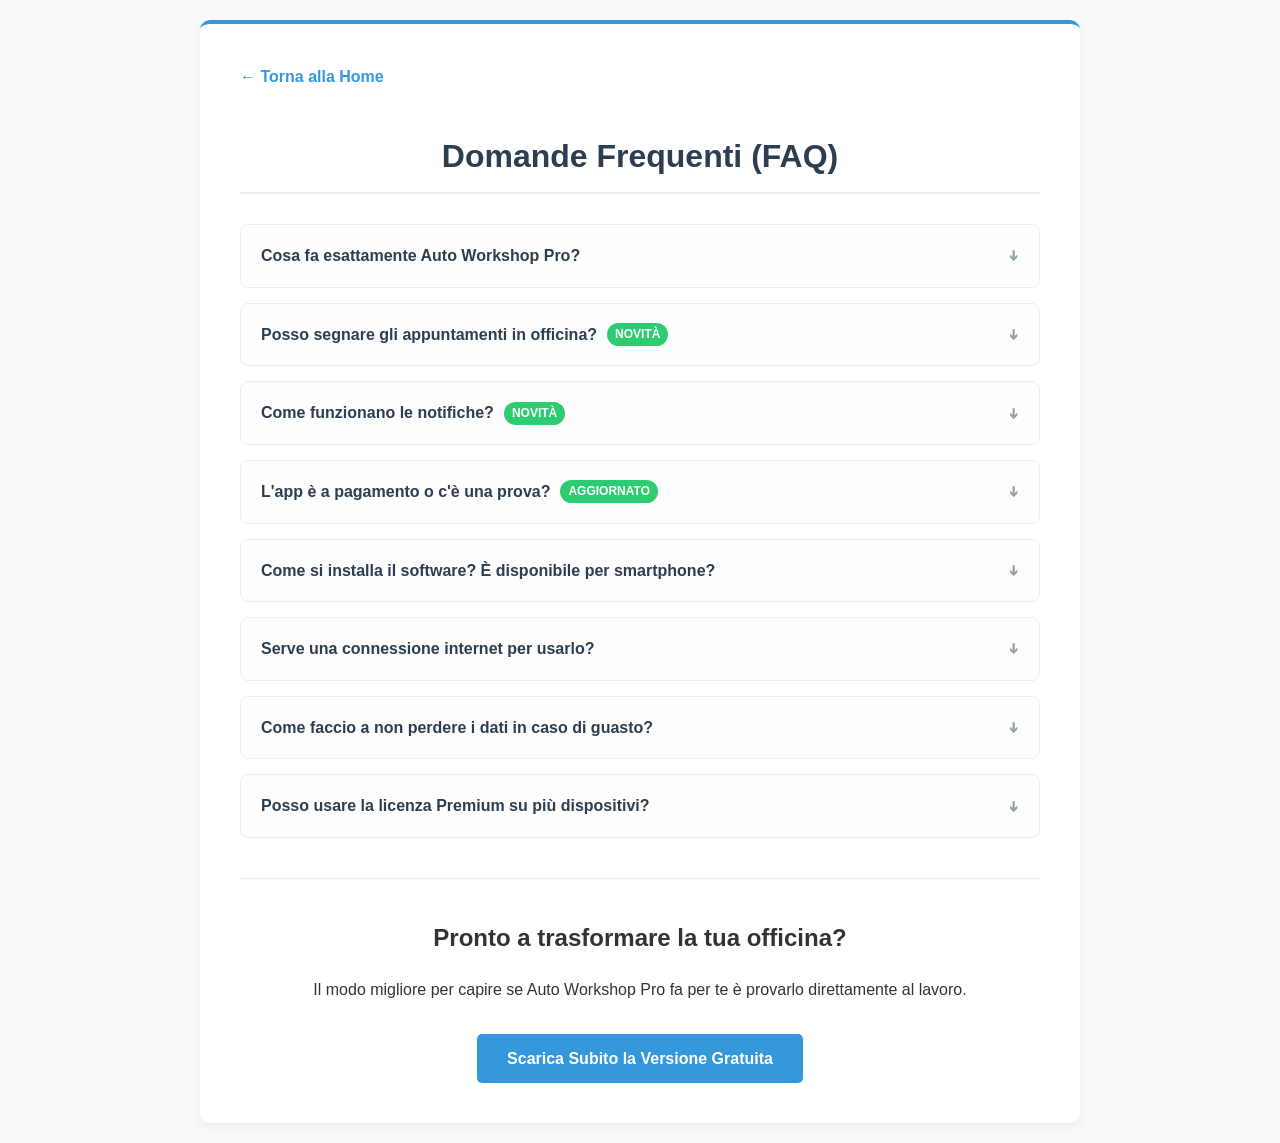
==== commit 341842c6: "Update faq.html" ====
--- a/faq.html
+++ b/faq.html
@@ -9,11 +9,15 @@
         .container { max-width: 800px; margin: 0 auto; background-color: #fff; padding: 40px; border-radius: 10px; box-shadow: 0 4px 12px rgba(0,0,0,0.05); border-top: 4px solid #3498db; }
         h1 { color: #2c3e50; border-bottom: 2px solid #eaecef; padding-bottom: 10px; margin-bottom: 30px; text-align: center; }
         .faq-item { margin-bottom: 15px; border: 1px solid #eaecef; border-radius: 8px; overflow: hidden; background-color: #fff; }
-        .faq-question { background-color: #fdfdfd; padding: 18px 20px; cursor: pointer; font-weight: bold; color: #2c3e50; display: flex; justify-content: space-between; align-items: center; user-select: none; }
+
+        .faq-question { background-color: #fdfdfd; padding: 18px 20px; cursor: pointer; font-weight: bold; color: #2c3e50; display: flex; align-items: center; user-select: none; }
+        
         .faq-question:hover { background-color: #f5f7fa; }
         .faq-answer { padding: 0 20px; max-height: 0; overflow: hidden; transition: max-height 0.3s ease-out, padding 0.3s ease-out; background-color: #fafbfc; color: #555; border-top: 0 solid #eaecef; }
         .faq-item.active .faq-answer { padding: 20px; max-height: 800px; border-top: 1px solid #eaecef; } /* Aumentato max-height per risposte lunghe */
-        .faq-question::after { content: '➔'; display: inline-block; transform: rotate(90deg); transition: transform 0.3s ease; color: #95a5a6; font-size: 0.9rem; }
+        
+        .faq-question::after { content: '➔'; display: inline-block; transform: rotate(90deg); transition: transform 0.3s ease; color: #95a5a6; font-size: 0.9rem; margin-left: auto; }
+        
         .faq-item.active .faq-question::after { transform: rotate(-90deg); color: #3498db; }
         .badge-new { background-color: #2ecc71; color: white; padding: 2px 8px; border-radius: 12px; font-size: 0.75rem; margin-left: 10px; vertical-align: middle; }
         .cta-section { text-align: center; margin-top: 40px; padding-top: 20px; border-top: 1px solid #eaecef; }
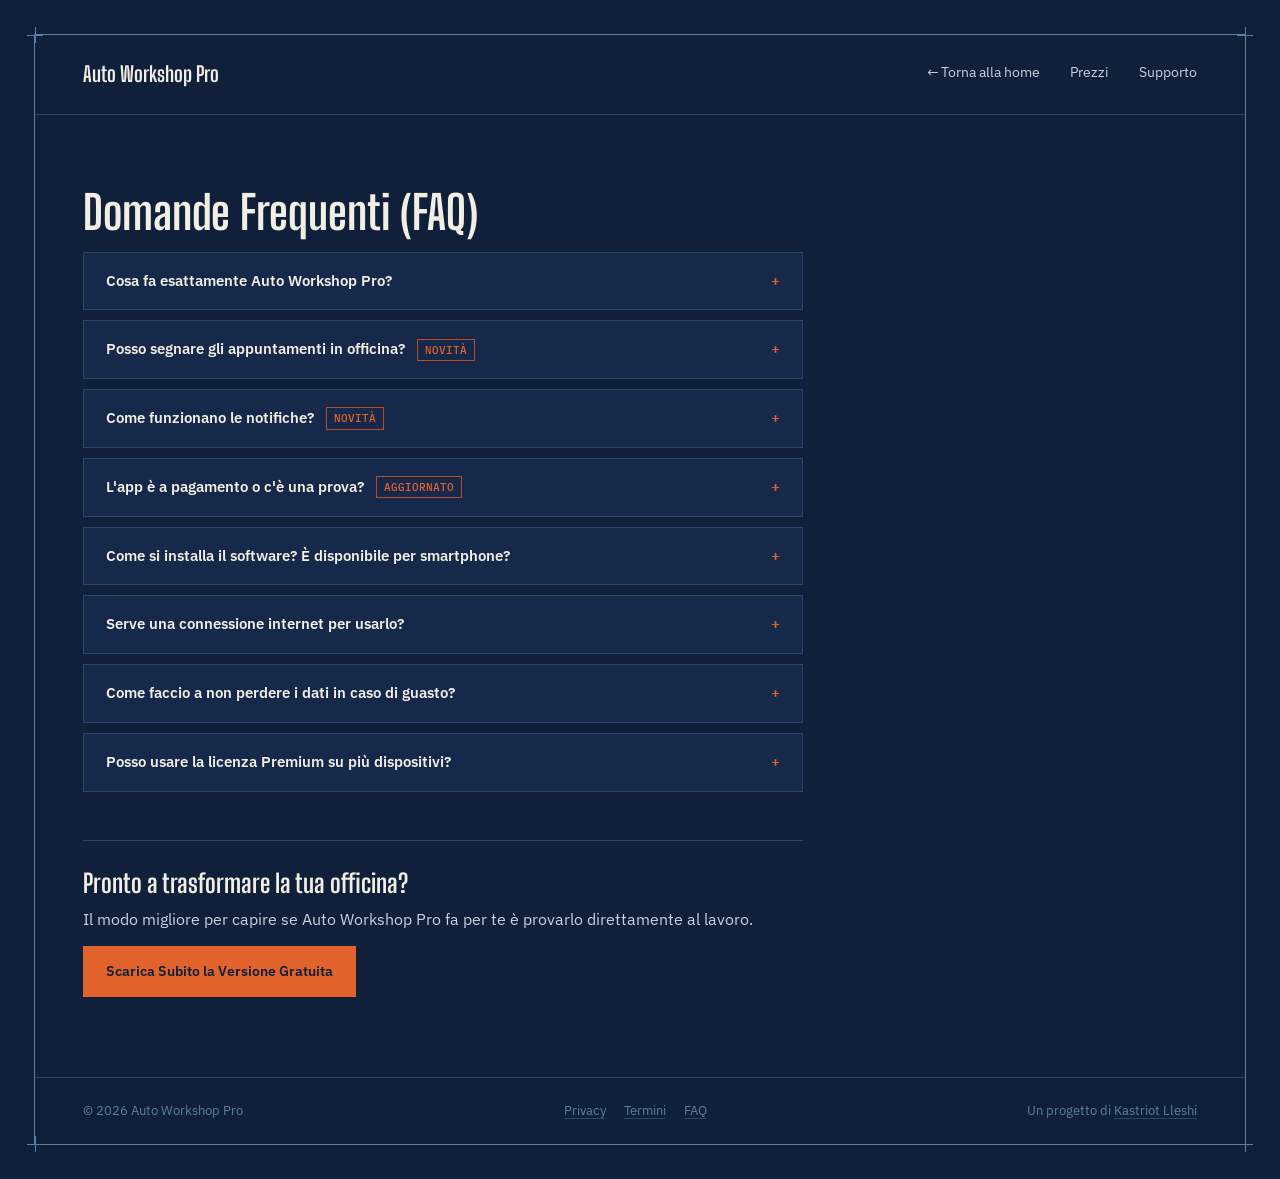
==== commit 6d65a7c0: "Allineato lo stile delle pagine privacy, terls e faq" ====
--- a/faq.html
+++ b/faq.html
@@ -1,122 +1,225 @@
 <!DOCTYPE html>
 <html lang="it">
 <head>
-    <meta charset="UTF-8">
-    <meta name="viewport" content="width=device-width, initial-scale=1.0">
-    <title>Domande Frequenti | Auto Workshop Pro</title>
-    <style>
-        body { font-family: -apple-system, BlinkMacSystemFont, "Segoe UI", Roboto, Helvetica, Arial, sans-serif; line-height: 1.6; background-color: #f8f9fa; color: #333; margin: 0; padding: 20px; }
-        .container { max-width: 800px; margin: 0 auto; background-color: #fff; padding: 40px; border-radius: 10px; box-shadow: 0 4px 12px rgba(0,0,0,0.05); border-top: 4px solid #3498db; }
-        h1 { color: #2c3e50; border-bottom: 2px solid #eaecef; padding-bottom: 10px; margin-bottom: 30px; text-align: center; }
-        .faq-item { margin-bottom: 15px; border: 1px solid #eaecef; border-radius: 8px; overflow: hidden; background-color: #fff; }
-
-        .faq-question { background-color: #fdfdfd; padding: 18px 20px; cursor: pointer; font-weight: bold; color: #2c3e50; display: flex; align-items: center; user-select: none; }
-        
-        .faq-question:hover { background-color: #f5f7fa; }
-        .faq-answer { padding: 0 20px; max-height: 0; overflow: hidden; transition: max-height 0.3s ease-out, padding 0.3s ease-out; background-color: #fafbfc; color: #555; border-top: 0 solid #eaecef; }
-        .faq-item.active .faq-answer { padding: 20px; max-height: 800px; border-top: 1px solid #eaecef; } /* Aumentato max-height per risposte lunghe */
-        
-        .faq-question::after { content: '➔'; display: inline-block; transform: rotate(90deg); transition: transform 0.3s ease; color: #95a5a6; font-size: 0.9rem; margin-left: auto; }
-        
-        .faq-item.active .faq-question::after { transform: rotate(-90deg); color: #3498db; }
-        .badge-new { background-color: #2ecc71; color: white; padding: 2px 8px; border-radius: 12px; font-size: 0.75rem; margin-left: 10px; vertical-align: middle; }
-        .cta-section { text-align: center; margin-top: 40px; padding-top: 20px; border-top: 1px solid #eaecef; }
-        .btn-download { display: inline-block; background-color: #3498db; color: white; padding: 12px 30px; text-decoration: none; font-weight: bold; border-radius: 5px; transition: background-color 0.2s; margin-top: 15px; }
-        .btn-download:hover { background-color: #2980b9; }
-        a.back-link { display: inline-block; margin-bottom: 20px; color: #3498db; text-decoration: none; font-weight: bold; }
-        a.back-link:hover { text-decoration: underline; }
-    </style>
+<meta charset="UTF-8">
+<meta name="viewport" content="width=device-width, initial-scale=1.0">
+<title>Domande Frequenti | Auto Workshop Pro</title>
+<link rel="preconnect" href="https://fonts.googleapis.com">
+<link rel="preconnect" href="https://fonts.gstatic.com" crossorigin>
+<link href="https://fonts.googleapis.com/css2?family=Big+Shoulders+Display:wght@600;700;800&family=IBM+Plex+Sans:wght@400;500;600&family=IBM+Plex+Mono:wght@400;500&display=swap" rel="stylesheet">
+<style>
+  :root{
+    --bg: #10203A;
+    --panel: #16294A;
+    --panel-line: #2C4468;
+    --ink: #F1EEE4;
+    --ink-dim: #C7D0DE;
+    --line: #5D7FA3;
+    --accent: #E2622C;
+    --accent-dim: #B84E23;
+    --good: #4E9B6E;
+    --frame-margin: clamp(14px, 3vw, 34px);
+  }
+  *{ box-sizing: border-box; }
+  html{ scroll-behavior: smooth; }
+  @media (prefers-reduced-motion: reduce){
+    html{ scroll-behavior: auto; }
+    *{ animation-duration: 0.001ms !important; transition-duration: 0.001ms !important; }
+  }
+  body{
+    margin: 0;
+    background: var(--bg);
+    color: var(--ink);
+    font-family: "IBM Plex Sans", system-ui, sans-serif;
+    font-size: 16px;
+    line-height: 1.65;
+    -webkit-font-smoothing: antialiased;
+  }
+  a{ color: inherit; }
+  .mono{ font-family: "IBM Plex Mono", monospace; letter-spacing: 0.01em; }
+
+  .sheet{ position: relative; margin: var(--frame-margin); border: 1px solid var(--line); }
+  .tick{ position: absolute; width: 16px; height: 16px; pointer-events: none; }
+  .tick::before, .tick::after{ content: ""; position: absolute; background: var(--line); }
+  .tick::before{ width: 100%; height: 1px; top: 50%; left: 0; }
+  .tick::after{ width: 1px; height: 100%; left: 50%; top: 0; }
+  .tick.tl{ top: -8px; left: -8px; } .tick.tr{ top: -8px; right: -8px; }
+  .tick.bl{ bottom: -8px; left: -8px; } .tick.br{ bottom: -8px; right: -8px; }
+
+  .topbar{
+    display: flex; align-items: center; justify-content: space-between; gap: 16px;
+    padding: 22px clamp(20px, 4vw, 48px);
+    border-bottom: 1px solid var(--panel-line);
+  }
+  .wordmark{ font-family: "Big Shoulders Display", sans-serif; font-weight: 700; font-size: 21px; text-decoration: none; }
+  .topnav{ display: flex; align-items: center; gap: clamp(14px, 3vw, 30px); }
+  .topnav a{
+    font-size: 14px; text-decoration: none; color: var(--ink-dim);
+    border-bottom: 1px solid transparent; padding-bottom: 2px;
+    transition: color .15s ease, border-color .15s ease;
+  }
+  .topnav a:hover, .topnav a:focus-visible{ color: var(--ink); border-color: var(--accent); }
+  .topnav a.lang{ font-family: "IBM Plex Mono", monospace; font-size: 12.5px; border: 1px solid var(--panel-line); padding: 3px 8px; }
+  .topnav a.lang:hover, .topnav a.lang:focus-visible{ border-color: var(--accent); }
+
+  .btn{
+    display: inline-block; font-size: 14px; padding: 13px 22px; border: 1px solid var(--line);
+    text-decoration: none; color: var(--ink); background: transparent;
+    transition: border-color .15s ease, color .15s ease, background .15s ease;
+  }
+  .btn:hover, .btn:focus-visible{ border-color: var(--accent); color: var(--accent); }
+  .btn-primary{ border-color: var(--accent); background: var(--accent); color: var(--bg); font-weight: 600; }
+  .btn-primary:hover, .btn-primary:focus-visible{ background: var(--accent-dim); border-color: var(--accent-dim); color: var(--bg); }
+
+  footer{
+    padding: 22px clamp(20px, 4vw, 48px);
+    border-top: 1px solid var(--panel-line);
+    display: flex; flex-wrap: wrap; justify-content: space-between; gap: 10px;
+    font-size: 13px; color: var(--line);
+  }
+  footer nav{ display: flex; flex-wrap: wrap; gap: 8px 18px; }
+  footer a{ text-decoration: underline; text-decoration-color: var(--panel-line); text-underline-offset: 3px; }
+  footer a:hover, footer a:focus-visible{ text-decoration-color: var(--accent); color: var(--accent); }
+  :focus-visible{ outline: 2px solid var(--accent); outline-offset: 2px; }
+
+  /* ---------- documento ---------- */
+  .doc{ padding: clamp(36px, 6vw, 72px) clamp(20px, 4vw, 48px) clamp(48px, 7vw, 80px); }
+  .doc-inner{ max-width: 72ch; }
+  .doc h1, .doc h2, .doc h3{ font-family: "Big Shoulders Display", "IBM Plex Sans", sans-serif; font-weight: 700; line-height: 1.1; }
+  .doc h1{ font-size: clamp(2rem, 4vw, 2.9rem); margin: 0 0 14px; }
+  .doc h2, .doc h3{ font-size: clamp(1.3rem, 2.4vw, 1.6rem); margin: 38px 0 12px; padding-top: 18px; border-top: 1px solid var(--panel-line); }
+  .doc p, .doc li{ color: var(--ink-dim); font-size: 15.5px; }
+  .doc p{ margin: 0 0 14px; }
+  .doc ul, .doc ol{ margin: 0 0 16px; padding-left: 22px; }
+  .doc li{ margin-bottom: 8px; }
+  .doc li > ul{ margin-top: 8px; }
+  .doc strong{ color: var(--ink); font-weight: 600; }
+  .doc em{ font-style: normal; }
+  .doc code{ font-family: "IBM Plex Mono", monospace; font-size: 13.5px; color: var(--ink); background: var(--panel); padding: 1px 6px; }
+  .doc a:not(.btn){ color: var(--accent); text-decoration: underline; text-underline-offset: 3px; }
+  .doc .doc-date{ font-family: "IBM Plex Mono", monospace; font-size: 13px; color: var(--line); margin-bottom: 30px; }
+  .doc .doc-date strong{ color: var(--line); font-weight: 500; }
+  .doc p.action{ margin: 22px 0 26px; }
+
+  /* ---------- FAQ (Auto Workshop) ---------- */
+  .faq{ display: flex; flex-direction: column; gap: 10px; margin-top: 10px; }
+  .faq details{ border: 1px solid var(--panel-line); background: var(--panel); }
+  .faq summary{
+    cursor: pointer; list-style: none; padding: 16px 22px; font-weight: 600; font-size: 15px;
+    display: flex; align-items: center; gap: 12px;
+  }
+  .faq summary::-webkit-details-marker{ display: none; }
+  .faq summary::after{ content: "+"; margin-left: auto; font-family: "IBM Plex Mono", monospace; color: var(--accent); }
+  .faq details[open] summary::after{ content: "−"; }
+  .faq details[open] summary{ border-bottom: 1px solid var(--panel-line); }
+  .faq .answer{ padding: 14px 22px 18px; font-size: 15px; color: var(--ink-dim); }
+  .badge{ font-family: "IBM Plex Mono", monospace; font-size: 11px; font-weight: 500; color: var(--accent); border: 1px solid var(--accent-dim); padding: 1px 7px; }
+  .doc .cta-end{ margin-top: 48px; padding-top: 28px; border-top: 1px solid var(--panel-line); }
+  .doc .cta-end h2{ border: 0; padding: 0; margin: 0 0 10px; }
+
+  @media (max-width: 560px){
+    .topnav a.back{ display: none; }
+  }
+</style>
 </head>
 <body>
-    <div class="container">
-        <a href="index.html" class="back-link">&larr; Torna alla Home</a>
-        <h1>Domande Frequenti (FAQ)</h1>
-
-        <div class="faq-item">
-            <div class="faq-question">Cosa fa esattamente Auto Workshop Pro?</div>
-            <div class="faq-answer">
-                È il gestionale definitivo creato su misura per le autofficine, ora disponibile sia per computer <strong>Desktop</strong> che per <strong>Tablet</strong>. Ti permette di creare preventivi e fatture in pochi secondi, gestire l'anagrafica dei clienti e il loro parco auto, segnare gli appuntamenti sul calendario, tenere traccia dello storico delle riparazioni, monitorare le fatture dei fornitori e avere statistiche chiare sugli utili. Tutto in un'interfaccia pulita, rapida e senza distrazioni.
-            </div>
-        </div>
-
-        <div class="faq-item">
-            <div class="faq-question">Posso segnare gli appuntamenti in officina? <span class="badge-new">NOVITÀ</span></div>
-            <div class="faq-answer">
-                Certamente! Abbiamo introdotto un <strong>Calendario integrato</strong>. Ora puoi aggiungere gli appuntamenti dei tuoi clienti, pianificare i lavori in ingresso e tenere la tua agenda sempre sotto controllo direttamente dall'app.
-            </div>
-        </div>
-
-        <div class="faq-item">
-            <div class="faq-question">Come funzionano le notifiche? <span class="badge-new">NOVITÀ</span></div>
-            <div class="faq-answer">
-                La tua Dashboard principale è ora dotata di un centro notifiche intelligente. Ti avviserà tempestivamente per eventi importanti e ti segnalerà subito quando è disponibile un nuovo aggiornamento del software, così sarai sempre al passo con le ultime novità.
-            </div>
-        </div>
-
-        <div class="faq-item">
-            <div class="faq-question">L'app è a pagamento o c'è una prova? <span class="badge-new">AGGIORNATO</span></div>
-            <div class="faq-answer">
-                Auto Workshop Pro non scade mai! Offriamo una <strong>versione Base (Freemium) gratuita per sempre</strong>, che ti permette di effettuare fino a 15 preventivi al mese ed eseguire backup manuali.<br><br>
-                Se desideri eliminare il limite mensile e sbloccare funzioni esclusive (come i preventivi illimitati e il Backup Automatico su Google Drive), puoi passare alla <strong>versione Premium con un SINGOLO pagamento a vita</strong>. Nessun abbonamento mensile o costo nascosto!
-            </div>
-        </div>
-
-        <div class="faq-item">
-            <div class="faq-question">Come si installa il software? È disponibile per smartphone?</div>
-            <div class="faq-answer">
-                <p><strong>Su PC (Windows/Linux):</strong> L'installazione è a prova di principiante! Il programma è "Portable": ti basterà scaricare il file, estrarre la cartella ed è subito pronto all'uso, senza database complessi da configurare.</p>
-                <p><strong>Su Tablet (Android):</strong> Puoi scaricarlo direttamente dal Google Play Store.</p>
-                <p><em>Nota tecnica:</em> Per garantire la massima leggibilità dell'interfaccia grafica e la comodità d'uso tra i ponti dell'officina, il software è ottimizzato <strong>esclusivamente per Tablet (da 7 pollici in su)</strong> e computer. Non è supportato su smartphone.</p>
-            </div>
-        </div>
-
-        <div class="faq-item">
-            <div class="faq-question">Serve una connessione internet per usarlo?</div>
-            <div class="faq-answer">
-                No! Auto Workshop Pro funziona in locale. Il database risiede sul tuo dispositivo, garantendoti velocità estrema e privacy assoluta sui dati dei clienti. La connessione internet è richiesta unicamente per il <strong>Backup Automatico su Google Drive</strong> (nella versione Premium) e per la verifica periodica della licenza.
-            </div>
-        </div>
-
-        <div class="faq-item">
-            <div class="faq-question">Come faccio a non perdere i dati in caso di guasto?</div>
-            <div class="faq-answer">
-                <ul>
-                    <li><strong>Nella versione Base (Gratuita):</strong> Puoi usare la funzione "Esporta Backup" per salvare manualmente i tuoi dati su una chiavetta USB e ripristinarli quando vuoi in totale autonomia.</li>
-                    <li><strong>Nella versione Premium:</strong> L'app effettua automaticamente un <strong>Backup sul tuo Google Drive personale ogni 8 ore. Il sistema è intelligente e conserva sempre in memoria gli ultimi 5 salvataggi</strong>. In caso di guasto del PC o del Tablet, ti basterà installare l'app sul nuovo dispositivo e cliccare su "Ripristina da Google Drive" per riavere tutto indietro istantaneamente!</li>
-                </ul>
-            </div>
-        </div>
-
-        <div class="faq-item">
-            <div class="faq-question">Posso usare la licenza Premium su più dispositivi?</div>
-            <div class="faq-answer">
-                Le condizioni d'uso variano in base alla piattaforma utilizzata:
-                <ul>
-                    <li><strong>Versione Desktop (PC):</strong> La licenza è strettamente legata all'hardware ed è valida per una (1) singola postazione PC aziendale.</li>
-                    <li><strong>Versione Tablet (Android):</strong> La licenza è associata al tuo Account Google (Gmail), permettendoti di utilizzarla sui dispositivi touch associati a quell'account, in conformità con le regole del Google Play Store.</li>
-                </ul>
-            </div>
-        </div>
-
-        <div class="cta-section">
-            <h2>Pronto a trasformare la tua officina?</h2>
-            <p>Il modo migliore per capire se Auto Workshop Pro fa per te è provarlo direttamente al lavoro.</p>
-            <a href="index.html" class="btn-download">Scarica Subito la Versione Gratuita</a>
-        </div>
+
+<div class="sheet">
+  <span class="tick tl"></span><span class="tick tr"></span>
+  <span class="tick bl"></span><span class="tick br"></span>
+
+  <header class="topbar">
+    <a class="wordmark" href="./">Auto Workshop Pro</a>
+    <nav class="topnav">
+      <a class="back" href="./">← Torna alla home</a>
+      <a href="./#prezzi">Prezzi</a>
+      <a href="./#supporto">Supporto</a>
+    </nav>
+  </header>
+
+  <main class="doc">
+    <div class="doc-inner">
+              <h1>Domande Frequenti (FAQ)</h1>
+
+              <div class="faq">
+      <details>
+        <summary>Cosa fa esattamente Auto Workshop Pro?</summary>
+        <div class="answer">
+          È il gestionale definitivo creato su misura per le autofficine, ora disponibile sia per computer <strong>Desktop</strong> che per <strong>Tablet</strong>. Ti permette di creare preventivi e fatture in pochi secondi, gestire l'anagrafica dei clienti e il loro parco auto, segnare gli appuntamenti sul calendario, tenere traccia dello storico delle riparazioni, monitorare le fatture dei fornitori e avere statistiche chiare sugli utili. Tutto in un'interfaccia pulita, rapida e senza distrazioni.
+        </div>
+      </details>
+      <details>
+        <summary>Posso segnare gli appuntamenti in officina? <span class="badge">NOVITÀ</span></summary>
+        <div class="answer">
+          Certamente! Abbiamo introdotto un <strong>Calendario integrato</strong>. Ora puoi aggiungere gli appuntamenti dei tuoi clienti, pianificare i lavori in ingresso e tenere la tua agenda sempre sotto controllo direttamente dall'app.
+        </div>
+      </details>
+      <details>
+        <summary>Come funzionano le notifiche? <span class="badge">NOVITÀ</span></summary>
+        <div class="answer">
+          La tua Dashboard principale è ora dotata di un centro notifiche intelligente. Ti avviserà tempestivamente per eventi importanti e ti segnalerà subito quando è disponibile un nuovo aggiornamento del software, così sarai sempre al passo con le ultime novità.
+        </div>
+      </details>
+      <details>
+        <summary>L'app è a pagamento o c'è una prova? <span class="badge">AGGIORNATO</span></summary>
+        <div class="answer">
+          Auto Workshop Pro non scade mai! Offriamo una <strong>versione Base (Freemium) gratuita per sempre</strong>, che ti permette di effettuare fino a 15 preventivi al mese ed eseguire backup manuali.<br><br>
+                      Se desideri eliminare il limite mensile e sbloccare funzioni esclusive (come i preventivi illimitati e il Backup Automatico su Google Drive), puoi passare alla <strong>versione Premium con un SINGOLO pagamento a vita</strong>. Nessun abbonamento mensile o costo nascosto!
+        </div>
+      </details>
+      <details>
+        <summary>Come si installa il software? È disponibile per smartphone?</summary>
+        <div class="answer">
+          <p><strong>Su PC (Windows/Linux):</strong> L'installazione è a prova di principiante! Il programma è "Portable": ti basterà scaricare il file, estrarre la cartella ed è subito pronto all'uso, senza database complessi da configurare.</p>
+                      <p><strong>Su Tablet (Android):</strong> Puoi scaricarlo direttamente dal Google Play Store.</p>
+                      <p><em>Nota tecnica:</em> Per garantire la massima leggibilità dell'interfaccia grafica e la comodità d'uso tra i ponti dell'officina, il software è ottimizzato <strong>esclusivamente per Tablet (da 7 pollici in su)</strong> e computer. Non è supportato su smartphone.</p>
+        </div>
+      </details>
+      <details>
+        <summary>Serve una connessione internet per usarlo?</summary>
+        <div class="answer">
+          No! Auto Workshop Pro funziona in locale. Il database risiede sul tuo dispositivo, garantendoti velocità estrema e privacy assoluta sui dati dei clienti. La connessione internet è richiesta unicamente per il <strong>Backup Automatico su Google Drive</strong> (nella versione Premium) e per la verifica periodica della licenza.
+        </div>
+      </details>
+      <details>
+        <summary>Come faccio a non perdere i dati in caso di guasto?</summary>
+        <div class="answer">
+          <ul>
+                          <li><strong>Nella versione Base (Gratuita):</strong> Puoi usare la funzione "Esporta Backup" per salvare manualmente i tuoi dati su una chiavetta USB e ripristinarli quando vuoi in totale autonomia.</li>
+                          <li><strong>Nella versione Premium:</strong> L'app effettua automaticamente un <strong>Backup sul tuo Google Drive personale ogni 8 ore. Il sistema è intelligente e conserva sempre in memoria gli ultimi 5 salvataggi</strong>. In caso di guasto del PC o del Tablet, ti basterà installare l'app sul nuovo dispositivo e cliccare su "Ripristina da Google Drive" per riavere tutto indietro istantaneamente!</li>
+                      </ul>
+        </div>
+      </details>
+      <details>
+        <summary>Posso usare la licenza Premium su più dispositivi?</summary>
+        <div class="answer">
+          Le condizioni d'uso variano in base alla piattaforma utilizzata:
+                      <ul>
+                          <li><strong>Versione Desktop (PC):</strong> La licenza è strettamente legata all'hardware ed è valida per una (1) singola postazione PC aziendale.</li>
+                          <li><strong>Versione Tablet (Android):</strong> La licenza è associata al tuo Account Google (Gmail), permettendoti di utilizzarla sui dispositivi touch associati a quell'account, in conformità con le regole del Google Play Store.</li>
+                      </ul>
+        </div>
+      </details>
+      </div>
+
+      <div class="cta-end">
+                  <h2>Pronto a trasformare la tua officina?</h2>
+                  <p>Il modo migliore per capire se Auto Workshop Pro fa per te è provarlo direttamente al lavoro.</p>
+                  <a href="index.html" class="btn btn-primary">Scarica Subito la Versione Gratuita</a>
+      </div>
     </div>
-
-    <script>
-        document.querySelectorAll('.faq-question').forEach(item => {
-            item.addEventListener('click', () => {
-                const parent = item.parentElement;
-                if (parent.classList.contains('active')) {
-                    parent.classList.remove('active');
-                } else {
-                    document.querySelectorAll('.faq-item').forEach(child => child.classList.remove('active'));
-                    parent.classList.add('active');
-                }
-            });
-        });
-    </script>
+  </main>
+
+  <footer>
+    <span>&copy; 2026 Auto Workshop Pro</span>
+    <nav>
+      <a href="privacy.html">Privacy</a>
+      <a href="terms.html">Termini</a>
+      <a href="faq.html">FAQ</a>
+    </nav>
+    <span>Un progetto di <a href="https://klleshi.com/">Kastriot Lleshi</a></span>
+  </footer>
+</div>
+
 </body>
 </html>
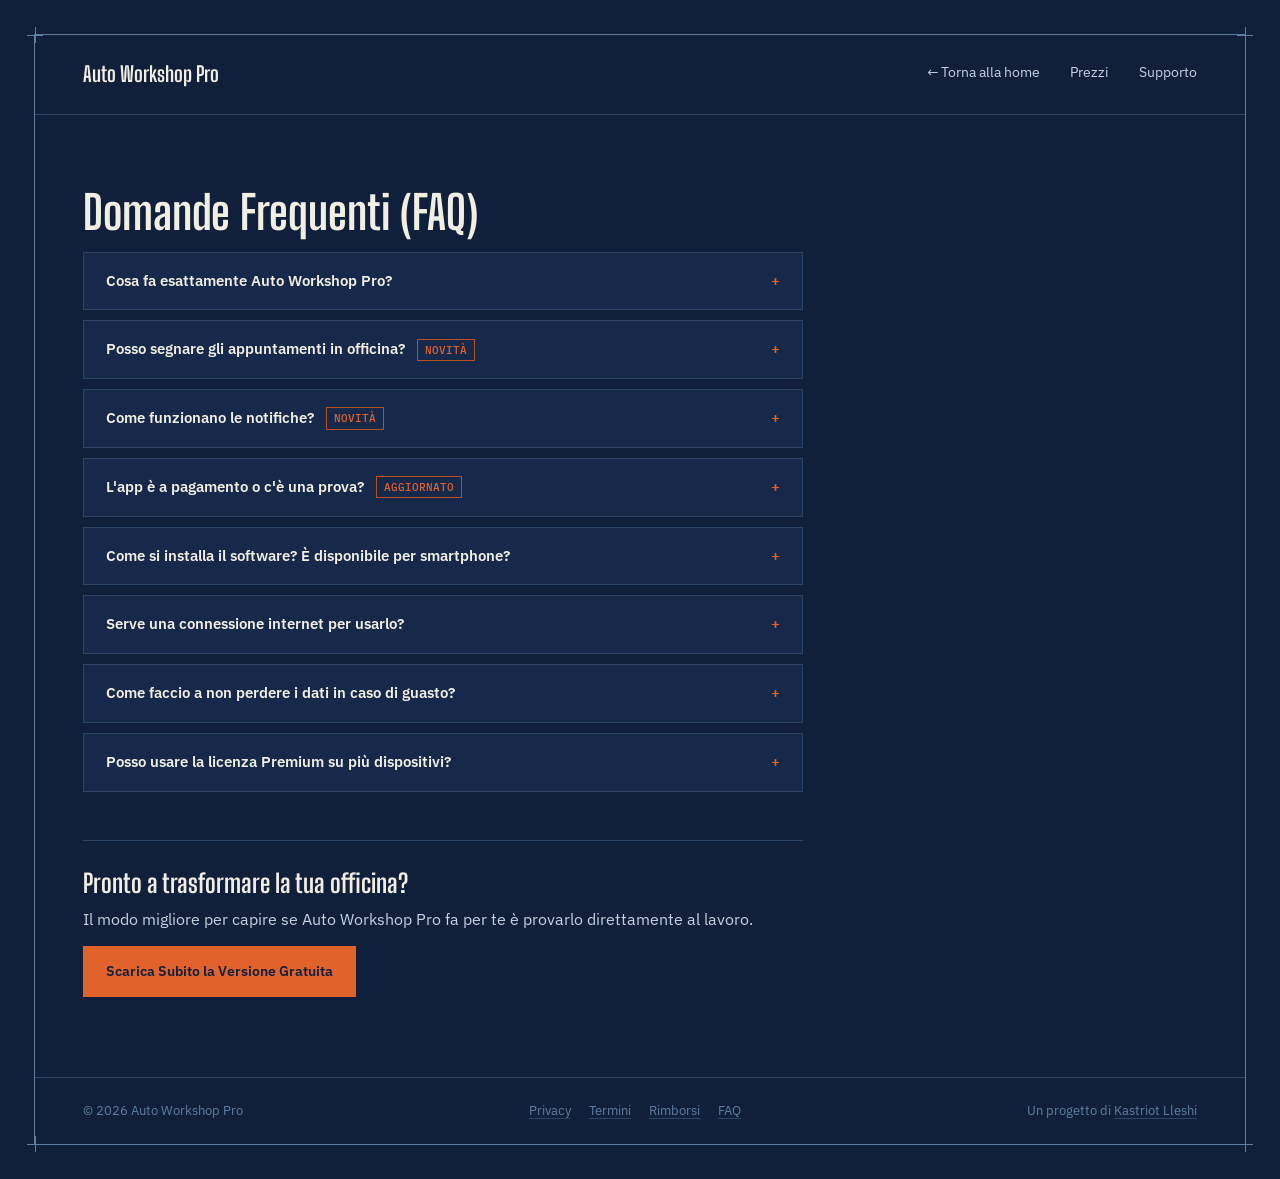
==== commit 99416870: "Sito: politica di rimborso, venditore e Paddle nei termini e nella privacy, pagine di pagamento di p" ====
--- a/faq.html
+++ b/faq.html
@@ -215,6 +215,7 @@
     <nav>
       <a href="privacy.html">Privacy</a>
       <a href="terms.html">Termini</a>
+      <a href="rimborsi.html">Rimborsi</a>
       <a href="faq.html">FAQ</a>
     </nav>
     <span>Un progetto di <a href="https://klleshi.com/">Kastriot Lleshi</a></span>
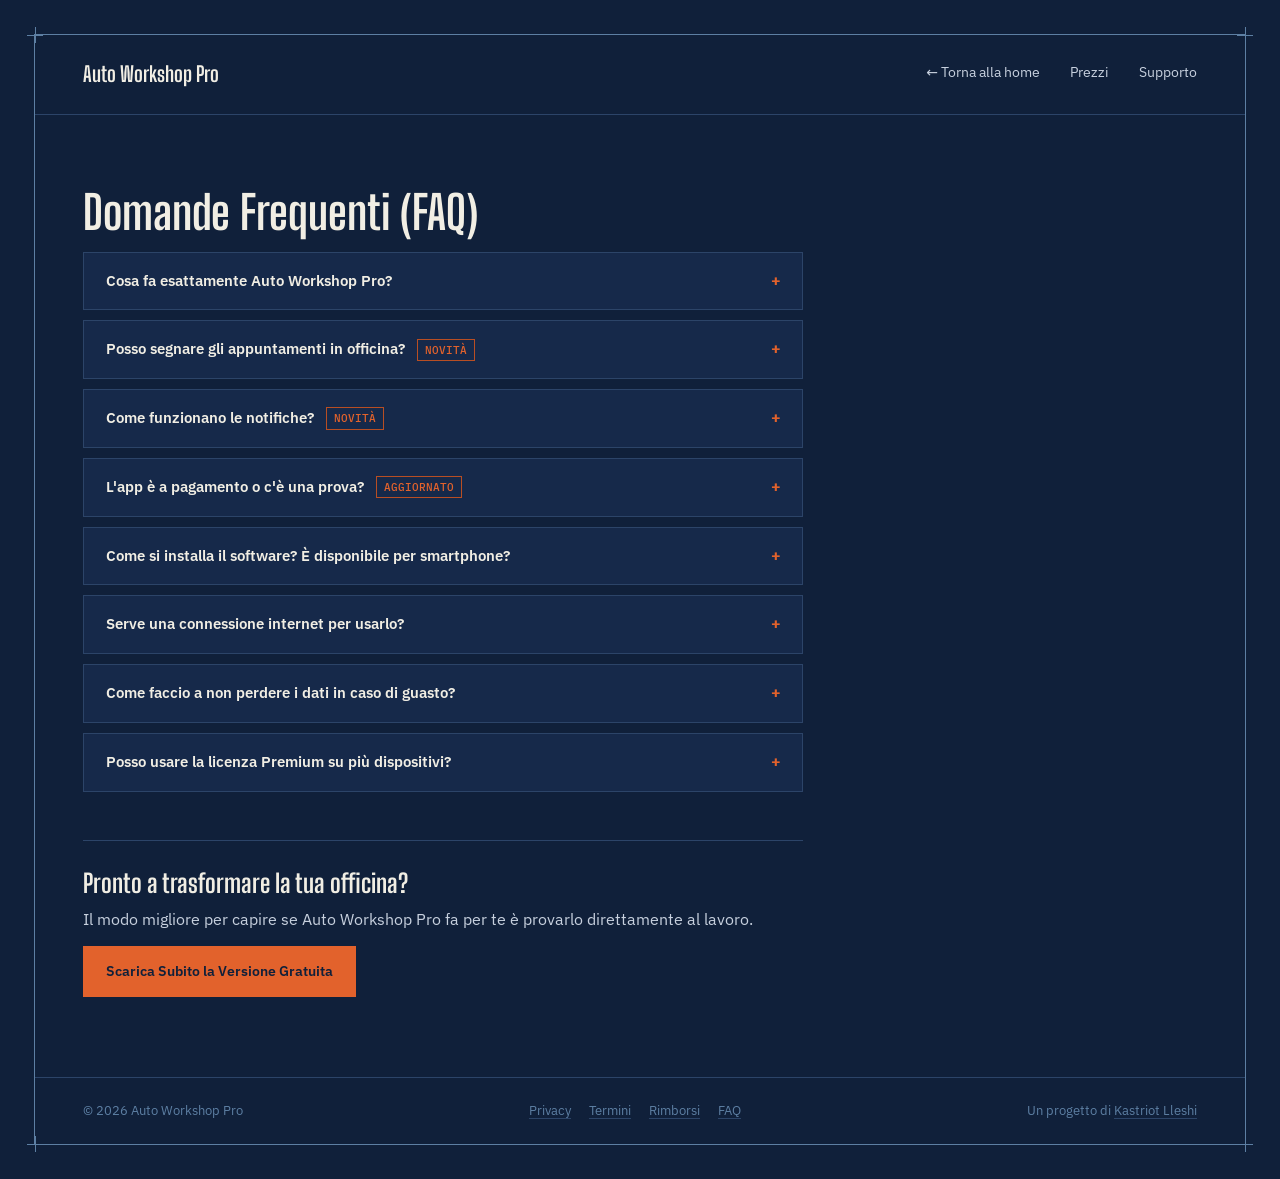
==== commit 29781484: "Sito: termini e informativa completi per la revisione di Paddle; via Google Analytics, caratteri osp" ====
--- a/faq.html
+++ b/faq.html
@@ -4,9 +4,7 @@
 <meta charset="UTF-8">
 <meta name="viewport" content="width=device-width, initial-scale=1.0">
 <title>Domande Frequenti | Auto Workshop Pro</title>
-<link rel="preconnect" href="https://fonts.googleapis.com">
-<link rel="preconnect" href="https://fonts.gstatic.com" crossorigin>
-<link href="https://fonts.googleapis.com/css2?family=Big+Shoulders+Display:wght@600;700;800&family=IBM+Plex+Sans:wght@400;500;600&family=IBM+Plex+Mono:wght@400;500&display=swap" rel="stylesheet">
+<link rel="stylesheet" href="fonts/fonts.css">
 <style>
   :root{
     --bg: #10203A;
--- a/fonts/fonts.css
+++ b/fonts/fonts.css
@@ -0,0 +1,163 @@
+/* Caratteri del sito, ospitati qui invece che su Google Fonts: nessuna richiesta a terzi.
+   Big Shoulders Display, IBM Plex Sans e IBM Plex Mono, licenza SIL Open Font License 1.1
+   (i file OFL-*.txt in questa cartella). Solo i sottoinsiemi latin e latin-ext. */
+
+/* Big Shoulders Display 600, latin-ext */
+@font-face {
+  font-family: 'Big Shoulders Display';
+  font-style: normal;
+  font-weight: 600;
+  font-display: swap;
+  src: url(big-shoulders-display-latin-ext.woff2) format('woff2');
+  unicode-range: U+0100-02BA, U+02BD-02C5, U+02C7-02CC, U+02CE-02D7, U+02DD-02FF, U+0304, U+0308, U+0329, U+1D00-1DBF, U+1E00-1E9F, U+1EF2-1EFF, U+2020, U+20A0-20AB, U+20AD-20C4, U+2113, U+2C60-2C7F, U+A720-A7FF;
+}
+
+/* Big Shoulders Display 600, latin */
+@font-face {
+  font-family: 'Big Shoulders Display';
+  font-style: normal;
+  font-weight: 600;
+  font-display: swap;
+  src: url(big-shoulders-display-latin.woff2) format('woff2');
+  unicode-range: U+0000-00FF, U+0131, U+0152-0153, U+02BB-02BC, U+02C6, U+02DA, U+02DC, U+0304, U+0308, U+0329, U+2000-206F, U+20AC, U+2122, U+2191, U+2193, U+2212, U+2215, U+FEFF, U+FFFD;
+}
+
+/* Big Shoulders Display 700, latin-ext */
+@font-face {
+  font-family: 'Big Shoulders Display';
+  font-style: normal;
+  font-weight: 700;
+  font-display: swap;
+  src: url(big-shoulders-display-latin-ext.woff2) format('woff2');
+  unicode-range: U+0100-02BA, U+02BD-02C5, U+02C7-02CC, U+02CE-02D7, U+02DD-02FF, U+0304, U+0308, U+0329, U+1D00-1DBF, U+1E00-1E9F, U+1EF2-1EFF, U+2020, U+20A0-20AB, U+20AD-20C4, U+2113, U+2C60-2C7F, U+A720-A7FF;
+}
+
+/* Big Shoulders Display 700, latin */
+@font-face {
+  font-family: 'Big Shoulders Display';
+  font-style: normal;
+  font-weight: 700;
+  font-display: swap;
+  src: url(big-shoulders-display-latin.woff2) format('woff2');
+  unicode-range: U+0000-00FF, U+0131, U+0152-0153, U+02BB-02BC, U+02C6, U+02DA, U+02DC, U+0304, U+0308, U+0329, U+2000-206F, U+20AC, U+2122, U+2191, U+2193, U+2212, U+2215, U+FEFF, U+FFFD;
+}
+
+/* Big Shoulders Display 800, latin-ext */
+@font-face {
+  font-family: 'Big Shoulders Display';
+  font-style: normal;
+  font-weight: 800;
+  font-display: swap;
+  src: url(big-shoulders-display-latin-ext.woff2) format('woff2');
+  unicode-range: U+0100-02BA, U+02BD-02C5, U+02C7-02CC, U+02CE-02D7, U+02DD-02FF, U+0304, U+0308, U+0329, U+1D00-1DBF, U+1E00-1E9F, U+1EF2-1EFF, U+2020, U+20A0-20AB, U+20AD-20C4, U+2113, U+2C60-2C7F, U+A720-A7FF;
+}
+
+/* Big Shoulders Display 800, latin */
+@font-face {
+  font-family: 'Big Shoulders Display';
+  font-style: normal;
+  font-weight: 800;
+  font-display: swap;
+  src: url(big-shoulders-display-latin.woff2) format('woff2');
+  unicode-range: U+0000-00FF, U+0131, U+0152-0153, U+02BB-02BC, U+02C6, U+02DA, U+02DC, U+0304, U+0308, U+0329, U+2000-206F, U+20AC, U+2122, U+2191, U+2193, U+2212, U+2215, U+FEFF, U+FFFD;
+}
+
+/* IBM Plex Mono 400, latin-ext */
+@font-face {
+  font-family: 'IBM Plex Mono';
+  font-style: normal;
+  font-weight: 400;
+  font-display: swap;
+  src: url(ibm-plex-mono-400-latin-ext.woff2) format('woff2');
+  unicode-range: U+0100-02BA, U+02BD-02C5, U+02C7-02CC, U+02CE-02D7, U+02DD-02FF, U+0304, U+0308, U+0329, U+1D00-1DBF, U+1E00-1E9F, U+1EF2-1EFF, U+2020, U+20A0-20AB, U+20AD-20C4, U+2113, U+2C60-2C7F, U+A720-A7FF;
+}
+
+/* IBM Plex Mono 400, latin */
+@font-face {
+  font-family: 'IBM Plex Mono';
+  font-style: normal;
+  font-weight: 400;
+  font-display: swap;
+  src: url(ibm-plex-mono-400-latin.woff2) format('woff2');
+  unicode-range: U+0000-00FF, U+0131, U+0152-0153, U+02BB-02BC, U+02C6, U+02DA, U+02DC, U+0304, U+0308, U+0329, U+2000-206F, U+20AC, U+2122, U+2191, U+2193, U+2212, U+2215, U+FEFF, U+FFFD;
+}
+
+/* IBM Plex Mono 500, latin-ext */
+@font-face {
+  font-family: 'IBM Plex Mono';
+  font-style: normal;
+  font-weight: 500;
+  font-display: swap;
+  src: url(ibm-plex-mono-500-latin-ext.woff2) format('woff2');
+  unicode-range: U+0100-02BA, U+02BD-02C5, U+02C7-02CC, U+02CE-02D7, U+02DD-02FF, U+0304, U+0308, U+0329, U+1D00-1DBF, U+1E00-1E9F, U+1EF2-1EFF, U+2020, U+20A0-20AB, U+20AD-20C4, U+2113, U+2C60-2C7F, U+A720-A7FF;
+}
+
+/* IBM Plex Mono 500, latin */
+@font-face {
+  font-family: 'IBM Plex Mono';
+  font-style: normal;
+  font-weight: 500;
+  font-display: swap;
+  src: url(ibm-plex-mono-500-latin.woff2) format('woff2');
+  unicode-range: U+0000-00FF, U+0131, U+0152-0153, U+02BB-02BC, U+02C6, U+02DA, U+02DC, U+0304, U+0308, U+0329, U+2000-206F, U+20AC, U+2122, U+2191, U+2193, U+2212, U+2215, U+FEFF, U+FFFD;
+}
+
+/* IBM Plex Sans 400, latin-ext */
+@font-face {
+  font-family: 'IBM Plex Sans';
+  font-style: normal;
+  font-weight: 400;
+  font-display: swap;
+  src: url(ibm-plex-sans-latin-ext.woff2) format('woff2');
+  unicode-range: U+0100-02BA, U+02BD-02C5, U+02C7-02CC, U+02CE-02D7, U+02DD-02FF, U+0304, U+0308, U+0329, U+1D00-1DBF, U+1E00-1E9F, U+1EF2-1EFF, U+2020, U+20A0-20AB, U+20AD-20C4, U+2113, U+2C60-2C7F, U+A720-A7FF;
+}
+
+/* IBM Plex Sans 400, latin */
+@font-face {
+  font-family: 'IBM Plex Sans';
+  font-style: normal;
+  font-weight: 400;
+  font-display: swap;
+  src: url(ibm-plex-sans-latin.woff2) format('woff2');
+  unicode-range: U+0000-00FF, U+0131, U+0152-0153, U+02BB-02BC, U+02C6, U+02DA, U+02DC, U+0304, U+0308, U+0329, U+2000-206F, U+20AC, U+2122, U+2191, U+2193, U+2212, U+2215, U+FEFF, U+FFFD;
+}
+
+/* IBM Plex Sans 500, latin-ext */
+@font-face {
+  font-family: 'IBM Plex Sans';
+  font-style: normal;
+  font-weight: 500;
+  font-display: swap;
+  src: url(ibm-plex-sans-latin-ext.woff2) format('woff2');
+  unicode-range: U+0100-02BA, U+02BD-02C5, U+02C7-02CC, U+02CE-02D7, U+02DD-02FF, U+0304, U+0308, U+0329, U+1D00-1DBF, U+1E00-1E9F, U+1EF2-1EFF, U+2020, U+20A0-20AB, U+20AD-20C4, U+2113, U+2C60-2C7F, U+A720-A7FF;
+}
+
+/* IBM Plex Sans 500, latin */
+@font-face {
+  font-family: 'IBM Plex Sans';
+  font-style: normal;
+  font-weight: 500;
+  font-display: swap;
+  src: url(ibm-plex-sans-latin.woff2) format('woff2');
+  unicode-range: U+0000-00FF, U+0131, U+0152-0153, U+02BB-02BC, U+02C6, U+02DA, U+02DC, U+0304, U+0308, U+0329, U+2000-206F, U+20AC, U+2122, U+2191, U+2193, U+2212, U+2215, U+FEFF, U+FFFD;
+}
+
+/* IBM Plex Sans 600, latin-ext */
+@font-face {
+  font-family: 'IBM Plex Sans';
+  font-style: normal;
+  font-weight: 600;
+  font-display: swap;
+  src: url(ibm-plex-sans-latin-ext.woff2) format('woff2');
+  unicode-range: U+0100-02BA, U+02BD-02C5, U+02C7-02CC, U+02CE-02D7, U+02DD-02FF, U+0304, U+0308, U+0329, U+1D00-1DBF, U+1E00-1E9F, U+1EF2-1EFF, U+2020, U+20A0-20AB, U+20AD-20C4, U+2113, U+2C60-2C7F, U+A720-A7FF;
+}
+
+/* IBM Plex Sans 600, latin */
+@font-face {
+  font-family: 'IBM Plex Sans';
+  font-style: normal;
+  font-weight: 600;
+  font-display: swap;
+  src: url(ibm-plex-sans-latin.woff2) format('woff2');
+  unicode-range: U+0000-00FF, U+0131, U+0152-0153, U+02BB-02BC, U+02C6, U+02DA, U+02DC, U+0304, U+0308, U+0329, U+2000-206F, U+20AC, U+2122, U+2191, U+2193, U+2212, U+2215, U+FEFF, U+FFFD;
+}
